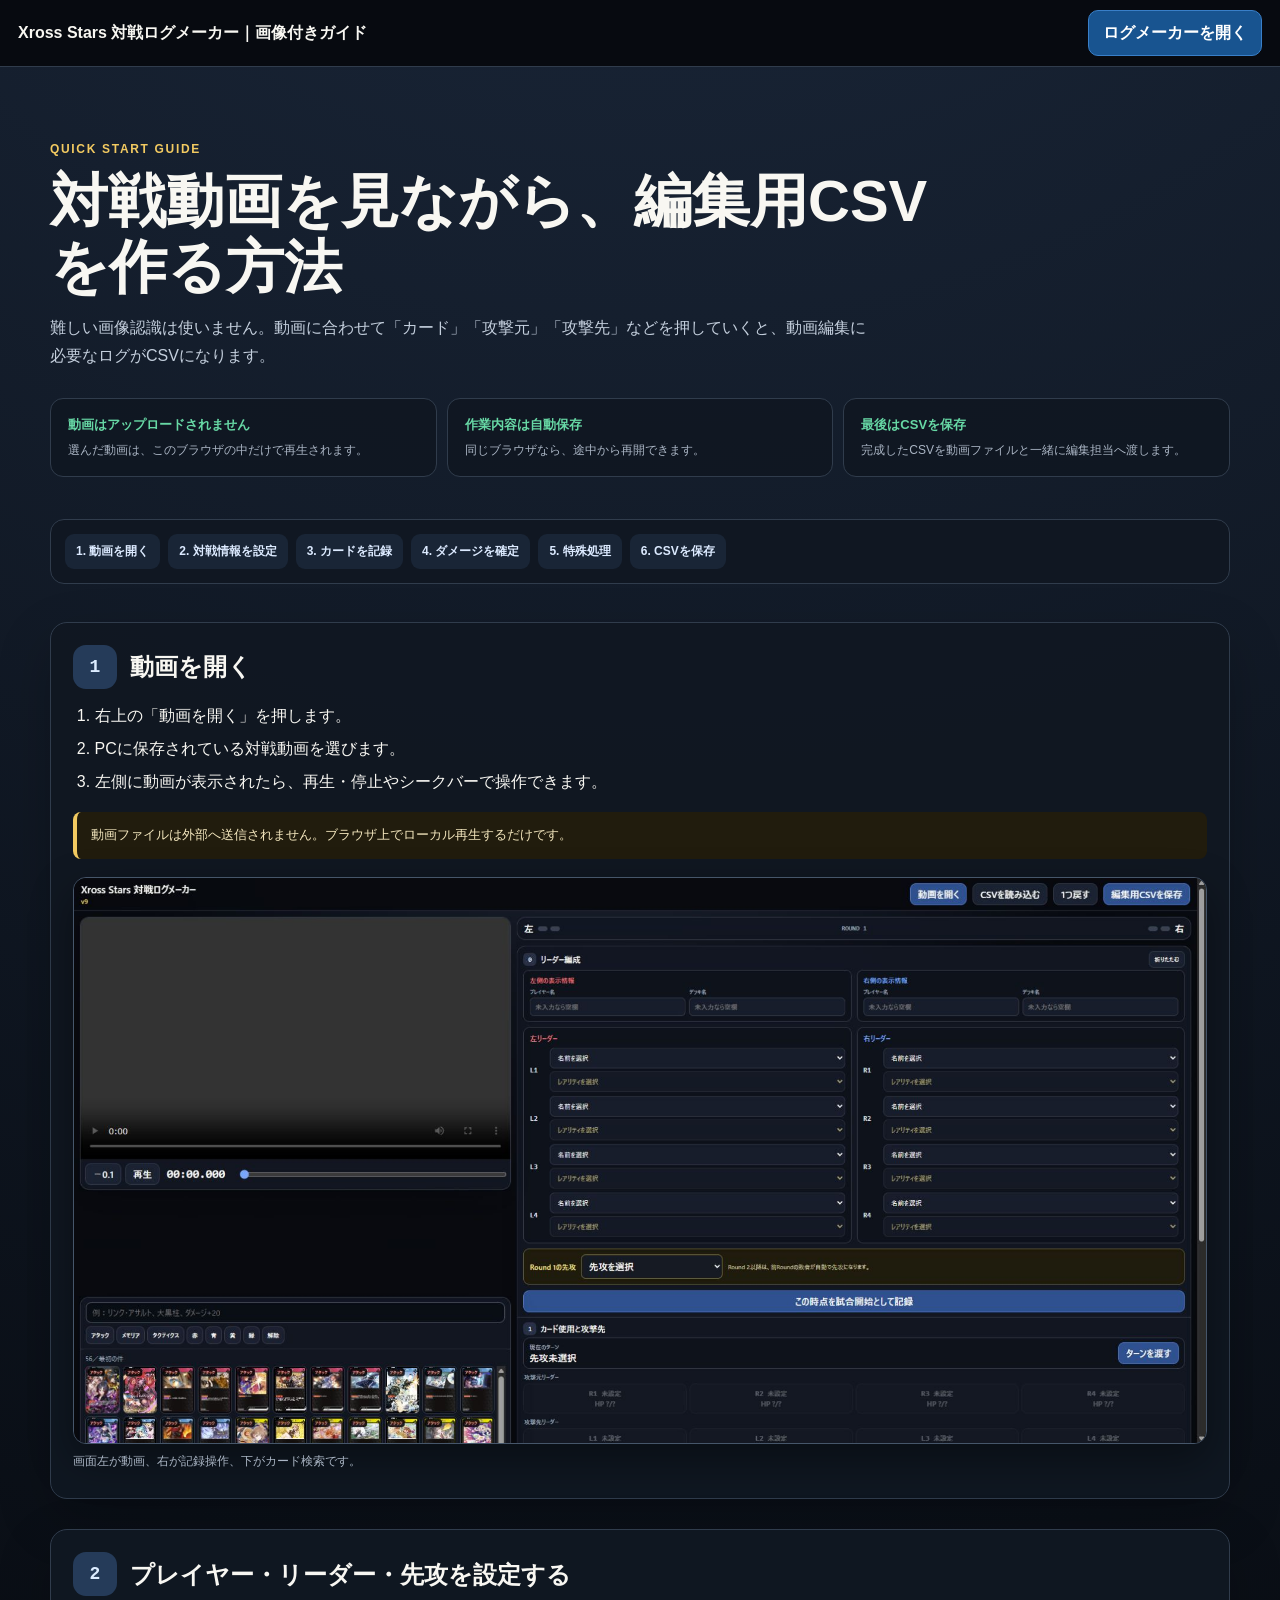
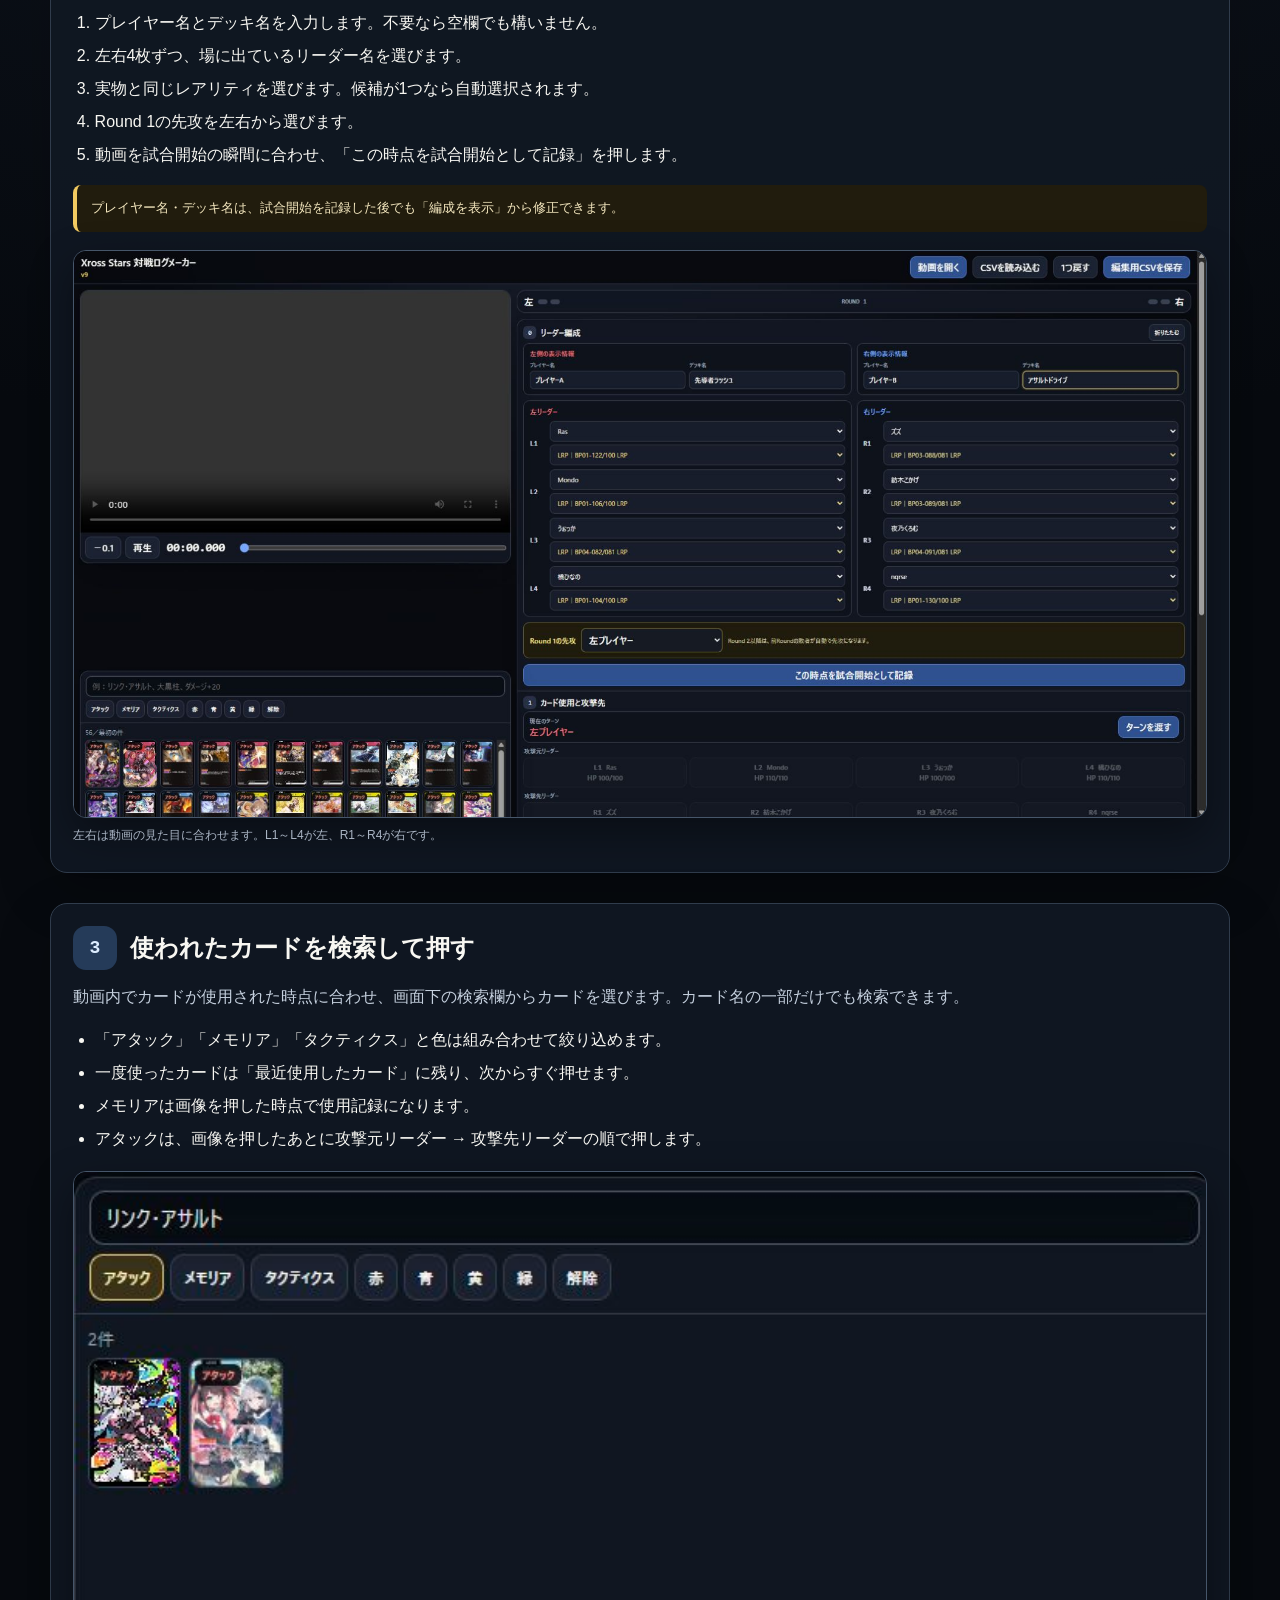
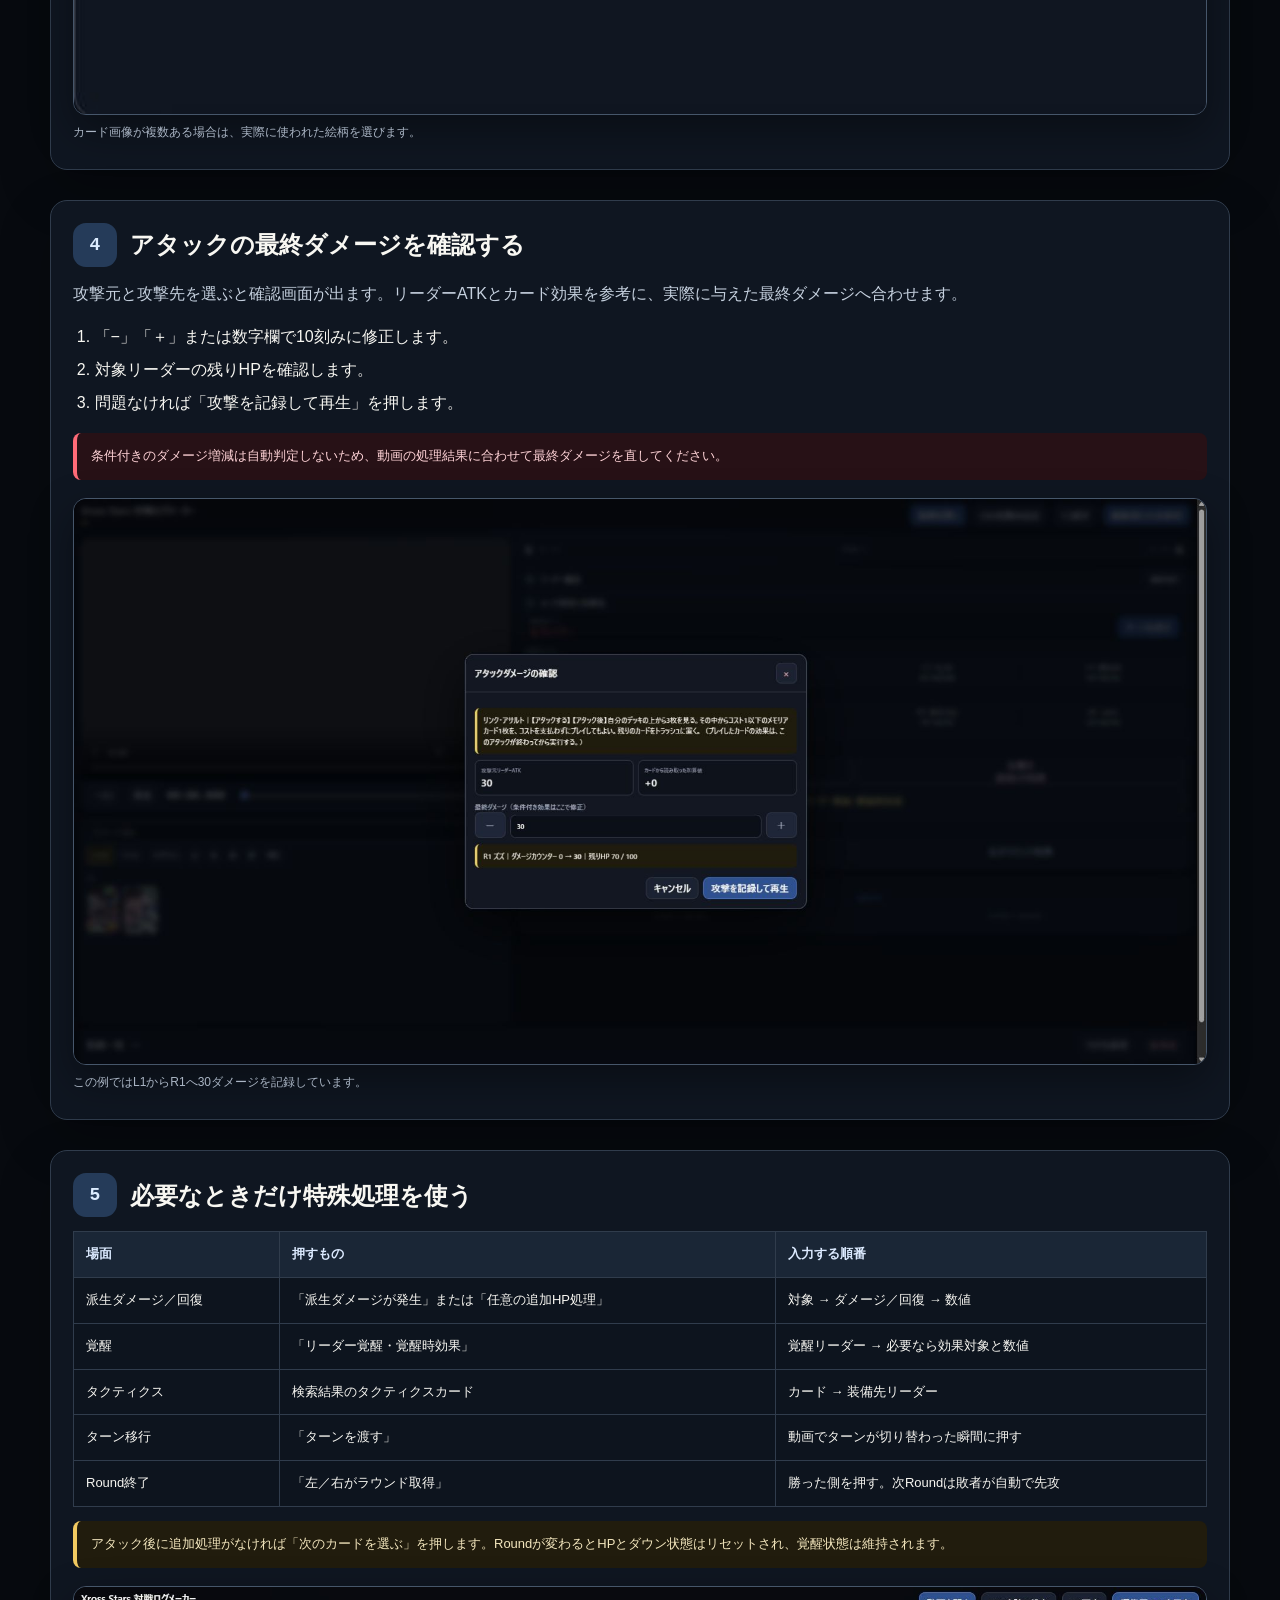
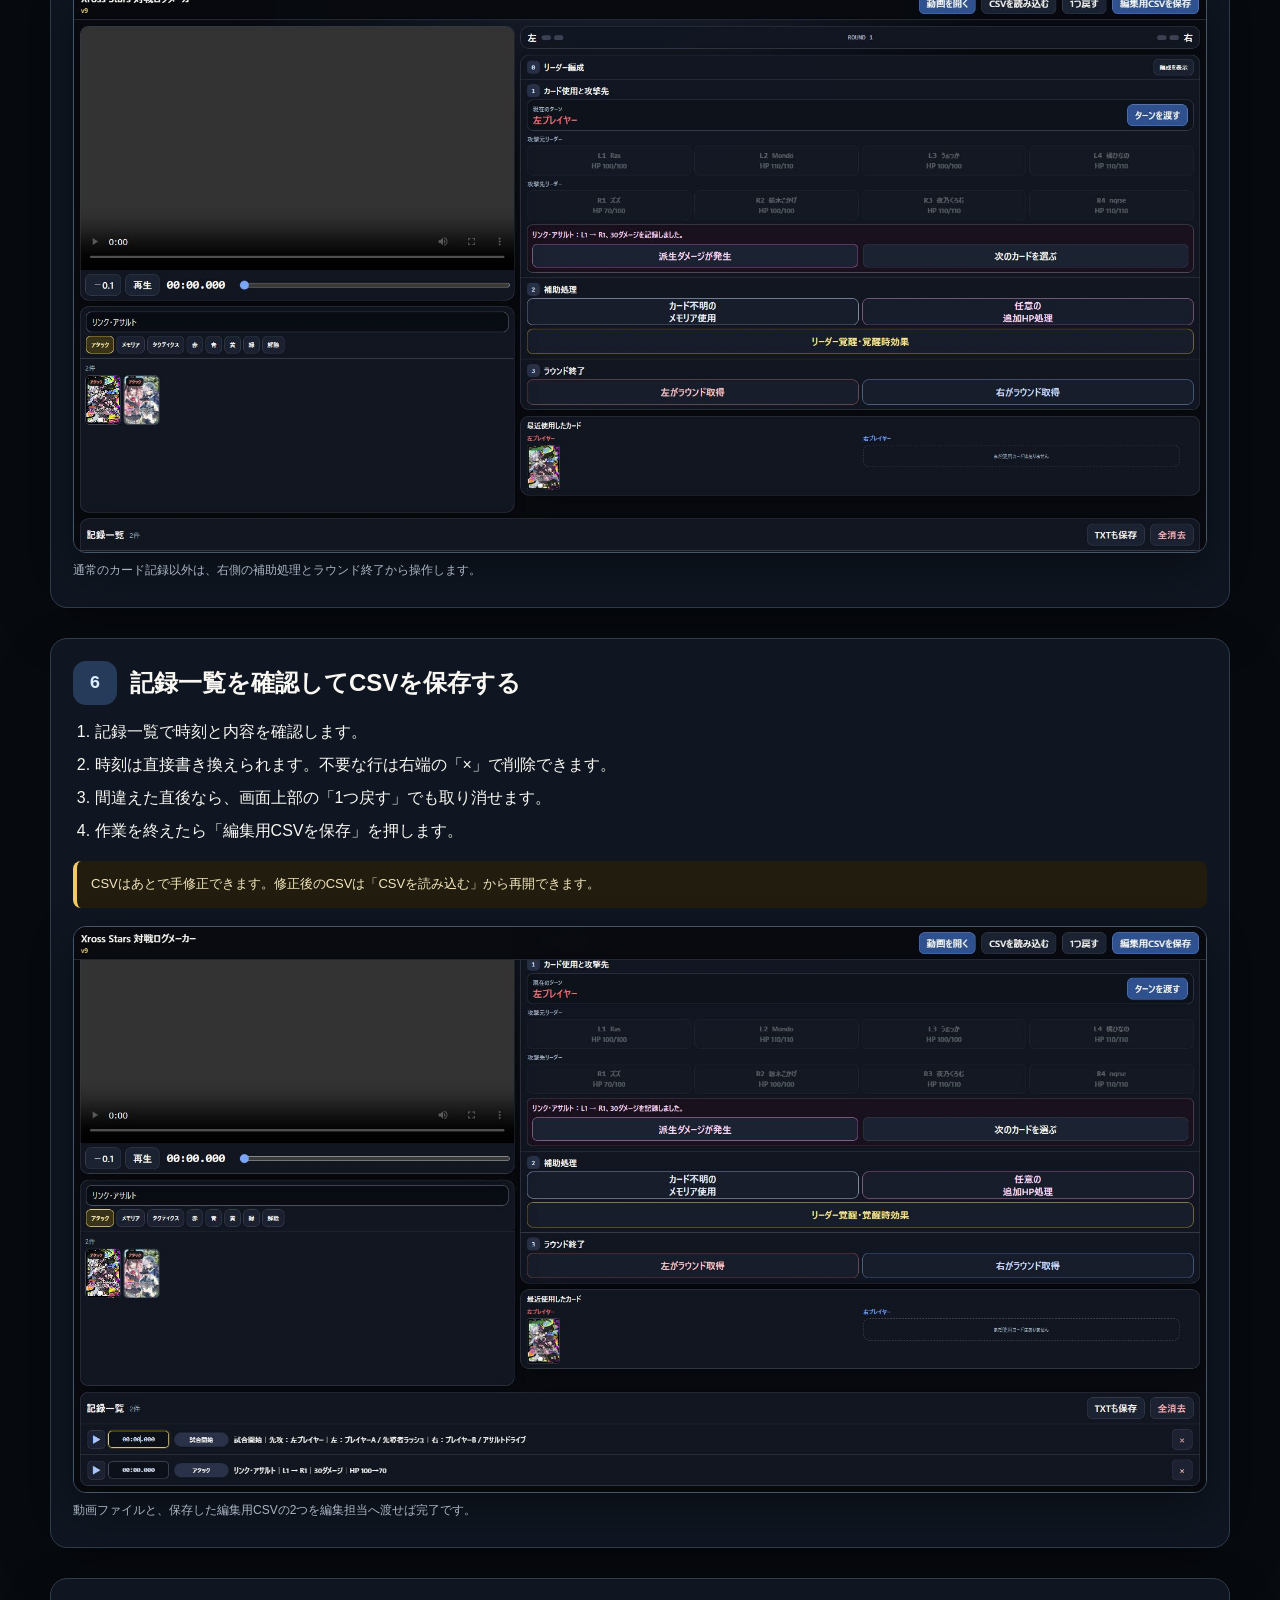
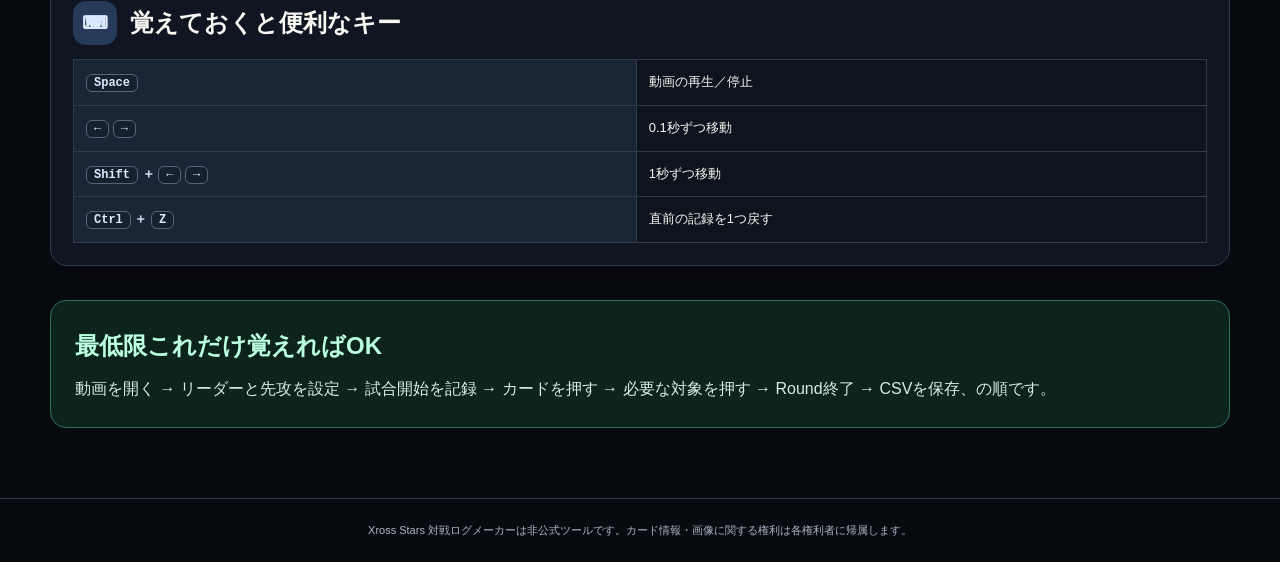
==== guide.html @ 88694f90 "Add illustrated user guide" ====
<!doctype html>
<html lang="ja">
<head>
  <meta charset="utf-8">
  <meta name="viewport" content="width=device-width, initial-scale=1">
  <title>画像でわかる Xross Stars 対戦ログメーカーの使い方</title>
  <meta name="description" content="Xross Stars 対戦ログメーカーで対戦動画を見ながら編集用CSVを作成する手順を、画面画像付きで解説します。">
  <meta property="og:title" content="画像でわかる Xross Stars 対戦ログメーカーの使い方">
  <meta property="og:description" content="動画を開くところからカード・ダメージ・Round結果の記録、CSV保存までを解説。">
  <meta property="og:image" content="https://megumi4150.github.io/xrossstars-log-tool/assets/guide/guide-preview.png">
  <meta property="og:type" content="website">
  <style>
    :root{color-scheme:dark;--bg:#070a0f;--panel:#101722;--panel2:#151e2b;--line:#303c4c;--ink:#f8f7f2;--muted:#aab5c4;--blue:#63abff;--gold:#f2ca61;--red:#ff6b78;--green:#67d8a5}
    *{box-sizing:border-box}html{scroll-behavior:smooth}body{margin:0;background:radial-gradient(circle at 50% -10%,#1d2b40 0,var(--bg) 36%);color:var(--ink);font-family:"Yu Gothic UI","Noto Sans JP",sans-serif;line-height:1.75}a{color:#9dccff}.top{position:sticky;top:0;z-index:10;display:flex;align-items:center;gap:12px;padding:10px 18px;border-bottom:1px solid var(--line);background:rgba(7,10,15,.95);backdrop-filter:blur(12px)}.top strong{font-size:16px}.spacer{flex:1}.button{display:inline-flex;align-items:center;justify-content:center;min-height:40px;padding:8px 14px;border:1px solid #397fc8;border-radius:10px;background:#185490;color:#fff;text-decoration:none;font-weight:900}.wrap{width:min(1180px,calc(100% - 28px));margin:0 auto}.hero{padding:72px 0 42px}.eyebrow{color:var(--gold);font-size:12px;font-weight:900;letter-spacing:.14em}.hero h1{max-width:900px;margin:8px 0 14px;font-size:clamp(30px,5vw,58px);line-height:1.14}.hero p{max-width:820px;margin:0;color:#c4cfdd;font-size:16px}.notice{display:grid;grid-template-columns:repeat(3,1fr);gap:10px;margin-top:28px}.notice div{padding:15px 17px;border:1px solid var(--line);border-radius:13px;background:rgba(16,23,34,.92)}.notice b{display:block;color:var(--green);font-size:13px}.notice span{display:block;margin-top:3px;color:var(--muted);font-size:12px}.toc{display:flex;flex-wrap:wrap;gap:8px;margin:0 0 38px;padding:14px;border:1px solid var(--line);border-radius:14px;background:var(--panel)}.toc a{padding:7px 11px;border-radius:9px;background:#192536;color:#dceaff;text-decoration:none;font-size:12px;font-weight:900}.step{margin:0 0 30px;padding:22px;border:1px solid var(--line);border-radius:17px;background:rgba(16,23,34,.96);box-shadow:0 20px 55px rgba(0,0,0,.2)}.step-head{display:grid;grid-template-columns:44px 1fr;gap:13px;align-items:center;margin-bottom:13px}.num{display:grid;place-items:center;width:44px;height:44px;border-radius:13px;background:#253b59;color:#dcecff;font:900 18px Consolas,monospace}.step h2{margin:0;font-size:24px;line-height:1.3}.lead{margin:0 0 15px;color:#c5d0de}.step ol,.step ul{margin:10px 0 16px;padding-left:1.35em}.step li+li{margin-top:5px}.shot{margin:18px 0 4px}.shot img{display:block;width:100%;height:auto;border:1px solid #46566a;border-radius:13px;background:#090d13;box-shadow:0 16px 42px rgba(0,0,0,.38)}.shot figcaption{margin-top:7px;color:var(--muted);font-size:12px}.tip{margin:14px 0;padding:12px 14px;border-left:4px solid var(--gold);border-radius:8px;background:#211c0d;color:#f4e7be;font-size:13px}.warning{border-left-color:var(--red);background:#271116;color:#ffd3d7}.table-wrap{overflow-x:auto;margin-top:14px}table{width:100%;border-collapse:collapse;font-size:13px}th,td{padding:11px 12px;border:1px solid var(--line);text-align:left;vertical-align:top}th{background:#1a2636;color:#dceaff}td{background:#0d141e}.kbd{display:inline-block;padding:1px 7px;border:1px solid #56667a;border-radius:6px;background:#17212e;font:800 12px Consolas,monospace}.finish{margin:34px 0 70px;padding:24px;border:1px solid #376f5a;border-radius:16px;background:#0d241c}.finish h2{margin:0 0 8px;color:#baffdf}.finish p{margin:0;color:#d7eee5}.footer{padding:22px;border-top:1px solid var(--line);color:var(--muted);font-size:11px;text-align:center}@media(max-width:760px){.top strong{font-size:13px}.hero{padding-top:48px}.notice{grid-template-columns:1fr}.step{padding:16px}.step h2{font-size:20px}.step-head{grid-template-columns:38px 1fr}.num{width:38px;height:38px}.shot img{border-radius:8px}}@media print{.top,.toc{display:none}body{background:#fff;color:#111}.hero{padding-top:20px}.hero p,.lead,.shot figcaption{color:#333}.step{break-inside:avoid;border-color:#aaa;background:#fff;box-shadow:none}.shot img{border-color:#888}.notice div,.tip,td,th{background:#fff;color:#111}}
  </style>
</head>
<body>
  <header class="top"><strong>Xross Stars 対戦ログメーカー｜画像付きガイド</strong><div class="spacer"></div><a class="button" href="./">ログメーカーを開く</a></header>
  <main class="wrap">
    <section class="hero">
      <div class="eyebrow">QUICK START GUIDE</div>
      <h1>対戦動画を見ながら、編集用CSVを作る方法</h1>
      <p>難しい画像認識は使いません。動画に合わせて「カード」「攻撃元」「攻撃先」などを押していくと、動画編集に必要なログがCSVになります。</p>
      <div class="notice"><div><b>動画はアップロードされません</b><span>選んだ動画は、このブラウザの中だけで再生されます。</span></div><div><b>作業内容は自動保存</b><span>同じブラウザなら、途中から再開できます。</span></div><div><b>最後はCSVを保存</b><span>完成したCSVを動画ファイルと一緒に編集担当へ渡します。</span></div></div>
    </section>

    <nav class="toc"><a href="#open">1. 動画を開く</a><a href="#setup">2. 対戦情報を設定</a><a href="#cards">3. カードを記録</a><a href="#damage">4. ダメージを確定</a><a href="#special">5. 特殊処理</a><a href="#finish">6. CSVを保存</a></nav>

    <section id="open" class="step">
      <div class="step-head"><span class="num">1</span><h2>動画を開く</h2></div>
      <ol><li>右上の「動画を開く」を押します。</li><li>PCに保存されている対戦動画を選びます。</li><li>左側に動画が表示されたら、再生・停止やシークバーで操作できます。</li></ol>
      <div class="tip">動画ファイルは外部へ送信されません。ブラウザ上でローカル再生するだけです。</div>
      <figure class="shot"><img src="assets/guide/01-setup.png" alt="ログメーカーの初期画面"><figcaption>画面左が動画、右が記録操作、下がカード検索です。</figcaption></figure>
    </section>

    <section id="setup" class="step">
      <div class="step-head"><span class="num">2</span><h2>プレイヤー・リーダー・先攻を設定する</h2></div>
      <ol><li>プレイヤー名とデッキ名を入力します。不要なら空欄でも構いません。</li><li>左右4枚ずつ、場に出ているリーダー名を選びます。</li><li>実物と同じレアリティを選びます。候補が1つなら自動選択されます。</li><li>Round 1の先攻を左右から選びます。</li><li>動画を試合開始の瞬間に合わせ、「この時点を試合開始として記録」を押します。</li></ol>
      <div class="tip">プレイヤー名・デッキ名は、試合開始を記録した後でも「編成を表示」から修正できます。</div>
      <figure class="shot"><img src="assets/guide/02-leaders.png" alt="プレイヤー名、デッキ名、リーダー、先攻を入力した画面"><figcaption>左右は動画の見た目に合わせます。L1～L4が左、R1～R4が右です。</figcaption></figure>
    </section>

    <section id="cards" class="step">
      <div class="step-head"><span class="num">3</span><h2>使われたカードを検索して押す</h2></div>
      <p class="lead">動画内でカードが使用された時点に合わせ、画面下の検索欄からカードを選びます。カード名の一部だけでも検索できます。</p>
      <ul><li>「アタック」「メモリア」「タクティクス」と色は組み合わせて絞り込めます。</li><li>一度使ったカードは「最近使用したカード」に残り、次からすぐ押せます。</li><li>メモリアは画像を押した時点で使用記録になります。</li><li>アタックは、画像を押したあとに攻撃元リーダー → 攻撃先リーダーの順で押します。</li></ul>
      <figure class="shot"><img src="assets/guide/03-card-search.png" alt="カード名で検索した結果"><figcaption>カード画像が複数ある場合は、実際に使われた絵柄を選びます。</figcaption></figure>
    </section>

    <section id="damage" class="step">
      <div class="step-head"><span class="num">4</span><h2>アタックの最終ダメージを確認する</h2></div>
      <p class="lead">攻撃元と攻撃先を選ぶと確認画面が出ます。リーダーATKとカード効果を参考に、実際に与えた最終ダメージへ合わせます。</p>
      <ol><li>「−」「＋」または数字欄で10刻みに修正します。</li><li>対象リーダーの残りHPを確認します。</li><li>問題なければ「攻撃を記録して再生」を押します。</li></ol>
      <div class="tip warning">条件付きのダメージ増減は自動判定しないため、動画の処理結果に合わせて最終ダメージを直してください。</div>
      <figure class="shot"><img src="assets/guide/04-attack-dialog.png" alt="アタックダメージの確認ダイアログ"><figcaption>この例ではL1からR1へ30ダメージを記録しています。</figcaption></figure>
    </section>

    <section id="special" class="step">
      <div class="step-head"><span class="num">5</span><h2>必要なときだけ特殊処理を使う</h2></div>
      <div class="table-wrap"><table><thead><tr><th>場面</th><th>押すもの</th><th>入力する順番</th></tr></thead><tbody><tr><td>派生ダメージ／回復</td><td>「派生ダメージが発生」または「任意の追加HP処理」</td><td>対象 → ダメージ／回復 → 数値</td></tr><tr><td>覚醒</td><td>「リーダー覚醒・覚醒時効果」</td><td>覚醒リーダー → 必要なら効果対象と数値</td></tr><tr><td>タクティクス</td><td>検索結果のタクティクスカード</td><td>カード → 装備先リーダー</td></tr><tr><td>ターン移行</td><td>「ターンを渡す」</td><td>動画でターンが切り替わった瞬間に押す</td></tr><tr><td>Round終了</td><td>「左／右がラウンド取得」</td><td>勝った側を押す。次Roundは敗者が自動で先攻</td></tr></tbody></table></div>
      <div class="tip">アタック後に追加処理がなければ「次のカードを選ぶ」を押します。Roundが変わるとHPとダウン状態はリセットされ、覚醒状態は維持されます。</div>
      <figure class="shot"><img src="assets/guide/05-controls.png" alt="派生ダメージ、覚醒、ターン移行、ラウンド終了の操作画面"><figcaption>通常のカード記録以外は、右側の補助処理とラウンド終了から操作します。</figcaption></figure>
    </section>

    <section id="finish" class="step">
      <div class="step-head"><span class="num">6</span><h2>記録一覧を確認してCSVを保存する</h2></div>
      <ol><li>記録一覧で時刻と内容を確認します。</li><li>時刻は直接書き換えられます。不要な行は右端の「×」で削除できます。</li><li>間違えた直後なら、画面上部の「1つ戻す」でも取り消せます。</li><li>作業を終えたら「編集用CSVを保存」を押します。</li></ol>
      <div class="tip">CSVはあとで手修正できます。修正後のCSVは「CSVを読み込む」から再開できます。</div>
      <figure class="shot"><img src="assets/guide/06-log.png" alt="時刻変更ができる記録一覧"><figcaption>動画ファイルと、保存した編集用CSVの2つを編集担当へ渡せば完了です。</figcaption></figure>
    </section>

    <section class="step">
      <div class="step-head"><span class="num">⌨</span><h2>覚えておくと便利なキー</h2></div>
      <div class="table-wrap"><table><tbody><tr><th><span class="kbd">Space</span></th><td>動画の再生／停止</td></tr><tr><th><span class="kbd">←</span> <span class="kbd">→</span></th><td>0.1秒ずつ移動</td></tr><tr><th><span class="kbd">Shift</span> ＋ <span class="kbd">←</span> <span class="kbd">→</span></th><td>1秒ずつ移動</td></tr><tr><th><span class="kbd">Ctrl</span> ＋ <span class="kbd">Z</span></th><td>直前の記録を1つ戻す</td></tr></tbody></table></div>
    </section>

    <section class="finish"><h2>最低限これだけ覚えればOK</h2><p>動画を開く → リーダーと先攻を設定 → 試合開始を記録 → カードを押す → 必要な対象を押す → Round終了 → CSVを保存、の順です。</p></section>
  </main>
  <footer class="footer">Xross Stars 対戦ログメーカーは非公式ツールです。カード情報・画像に関する権利は各権利者に帰属します。</footer>
</body>
</html>
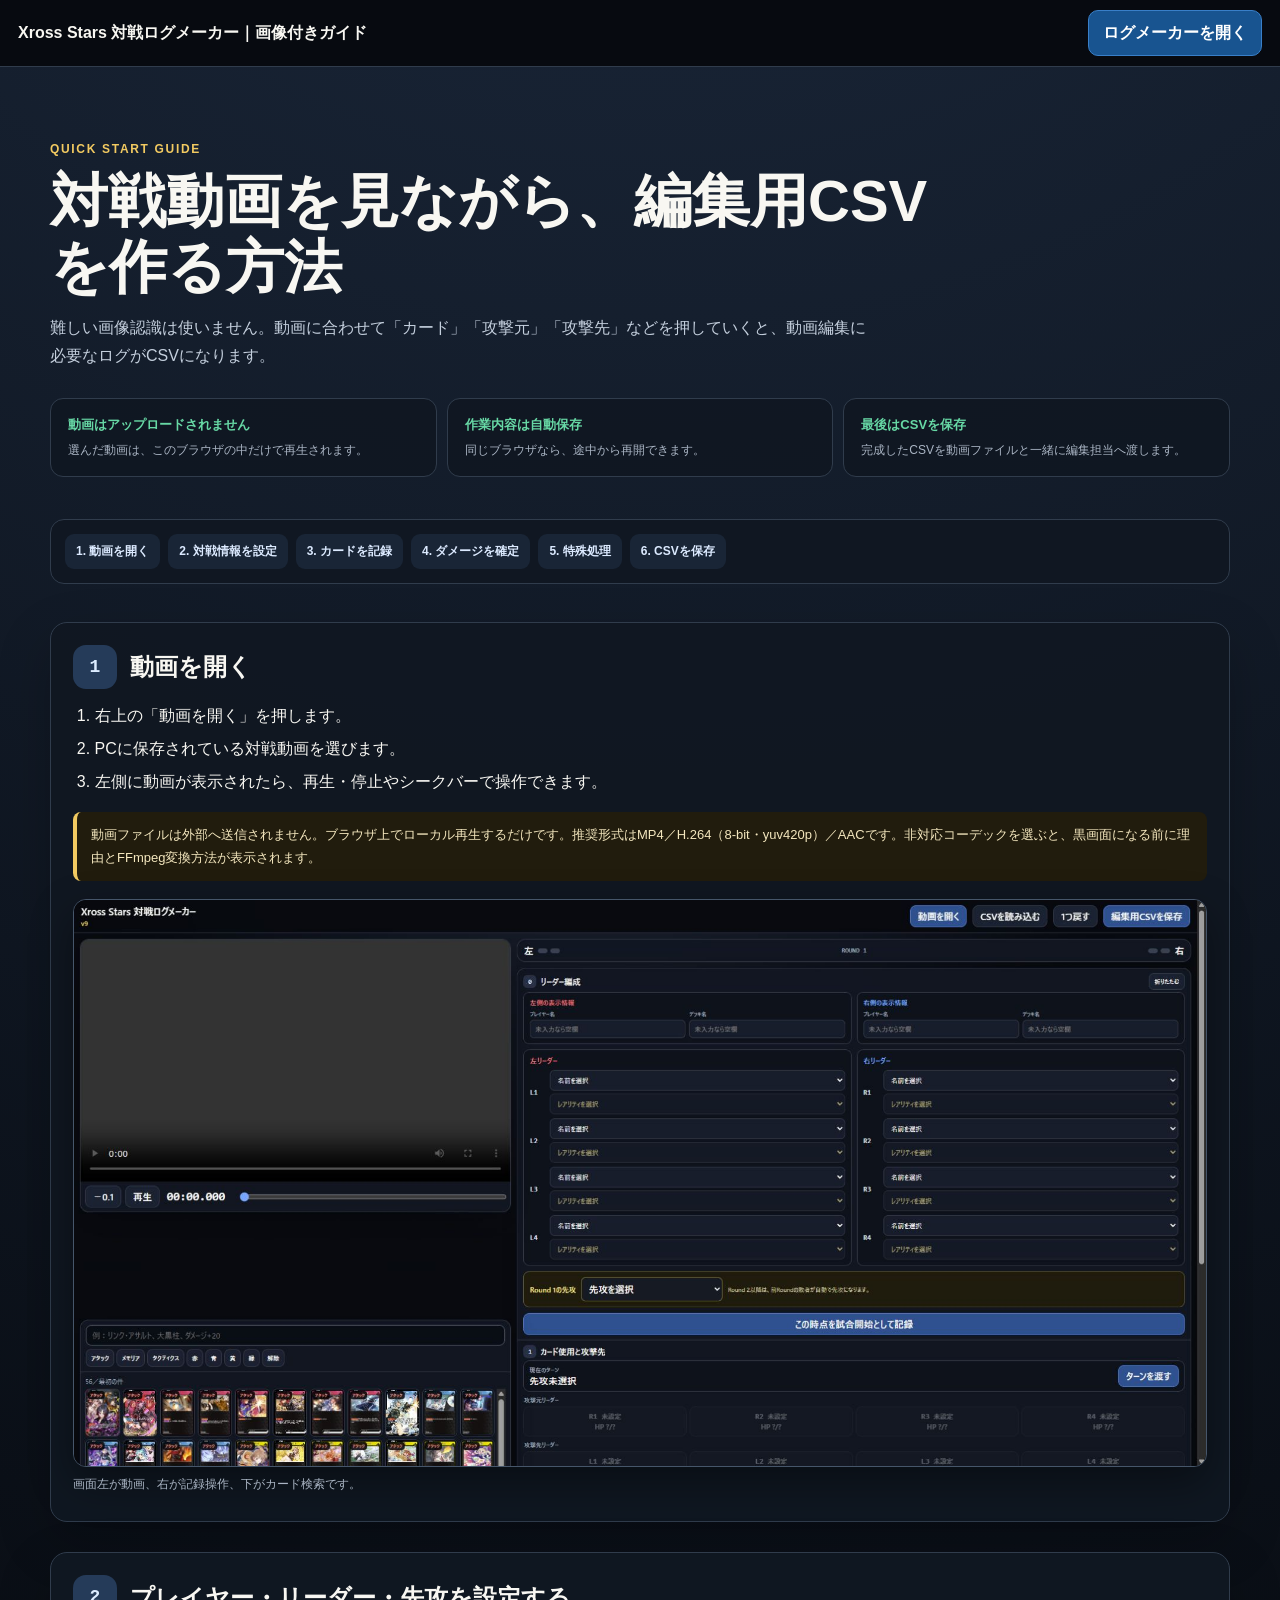
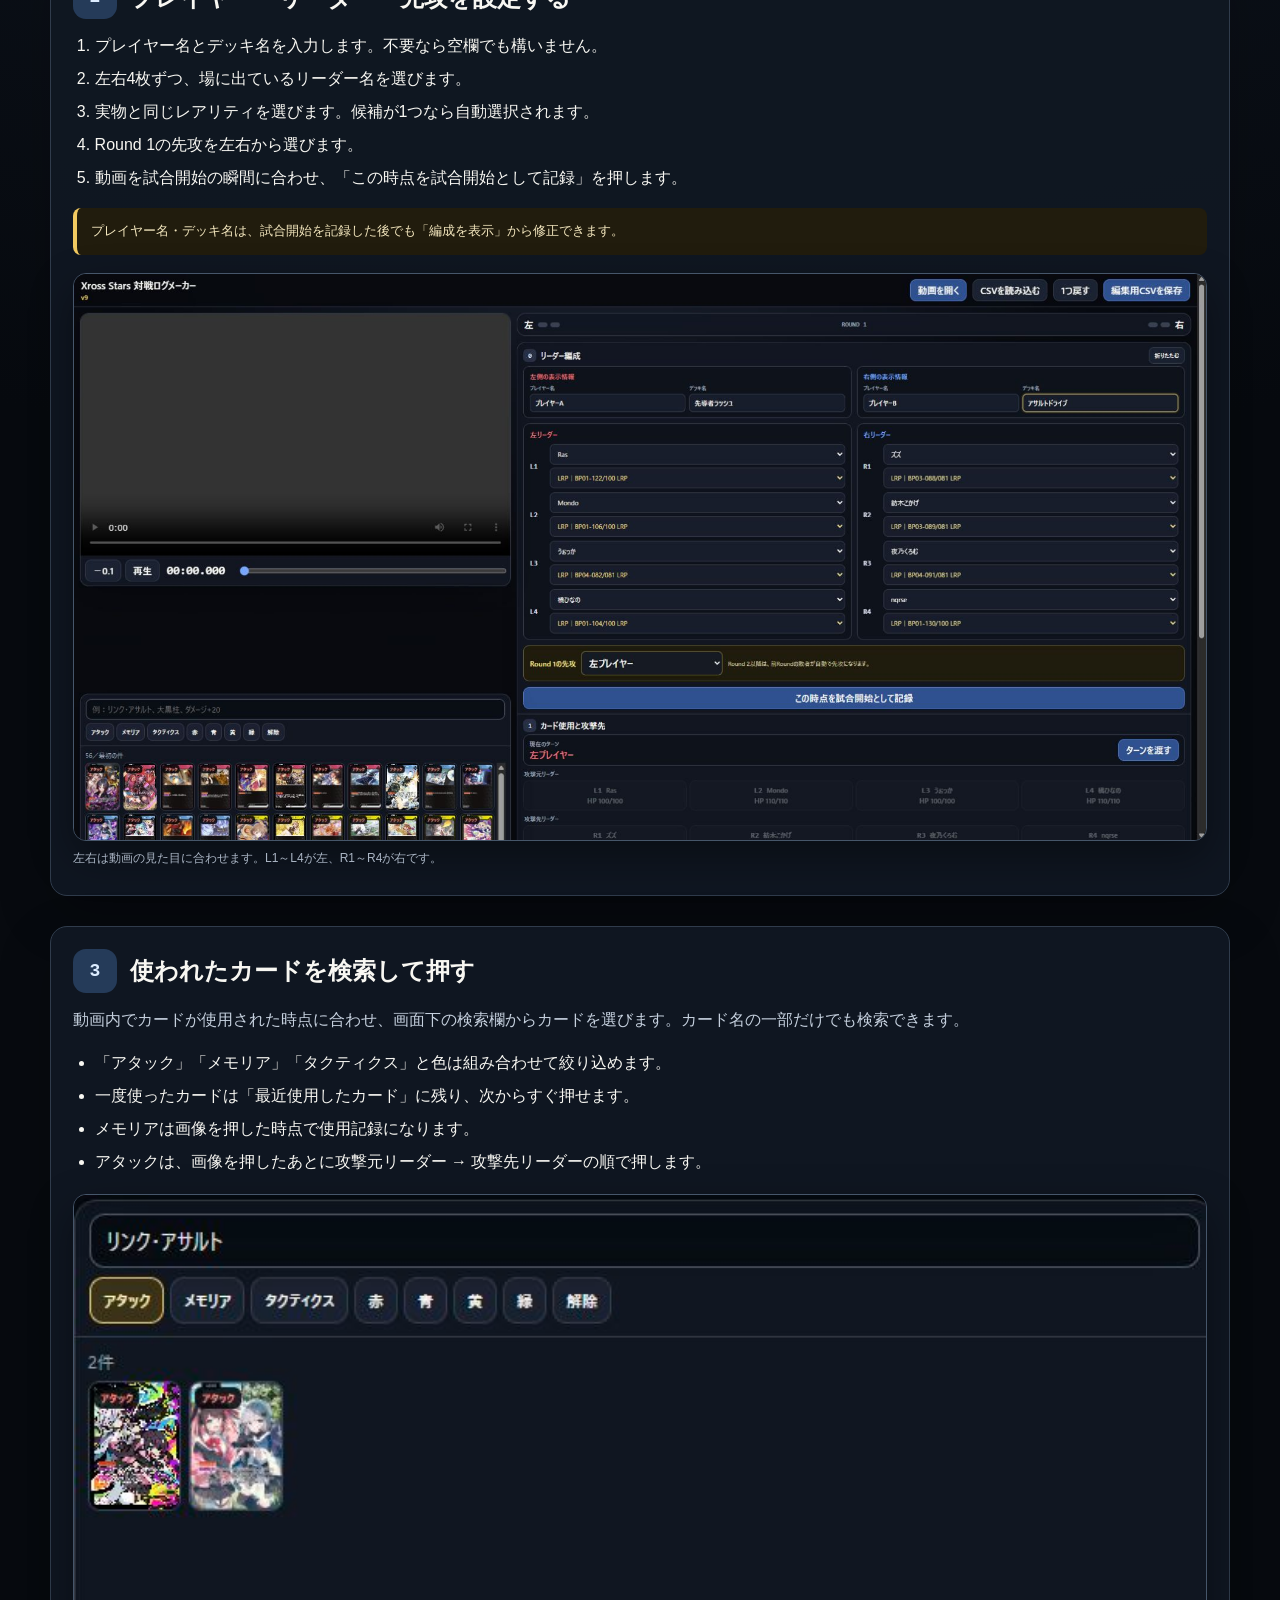
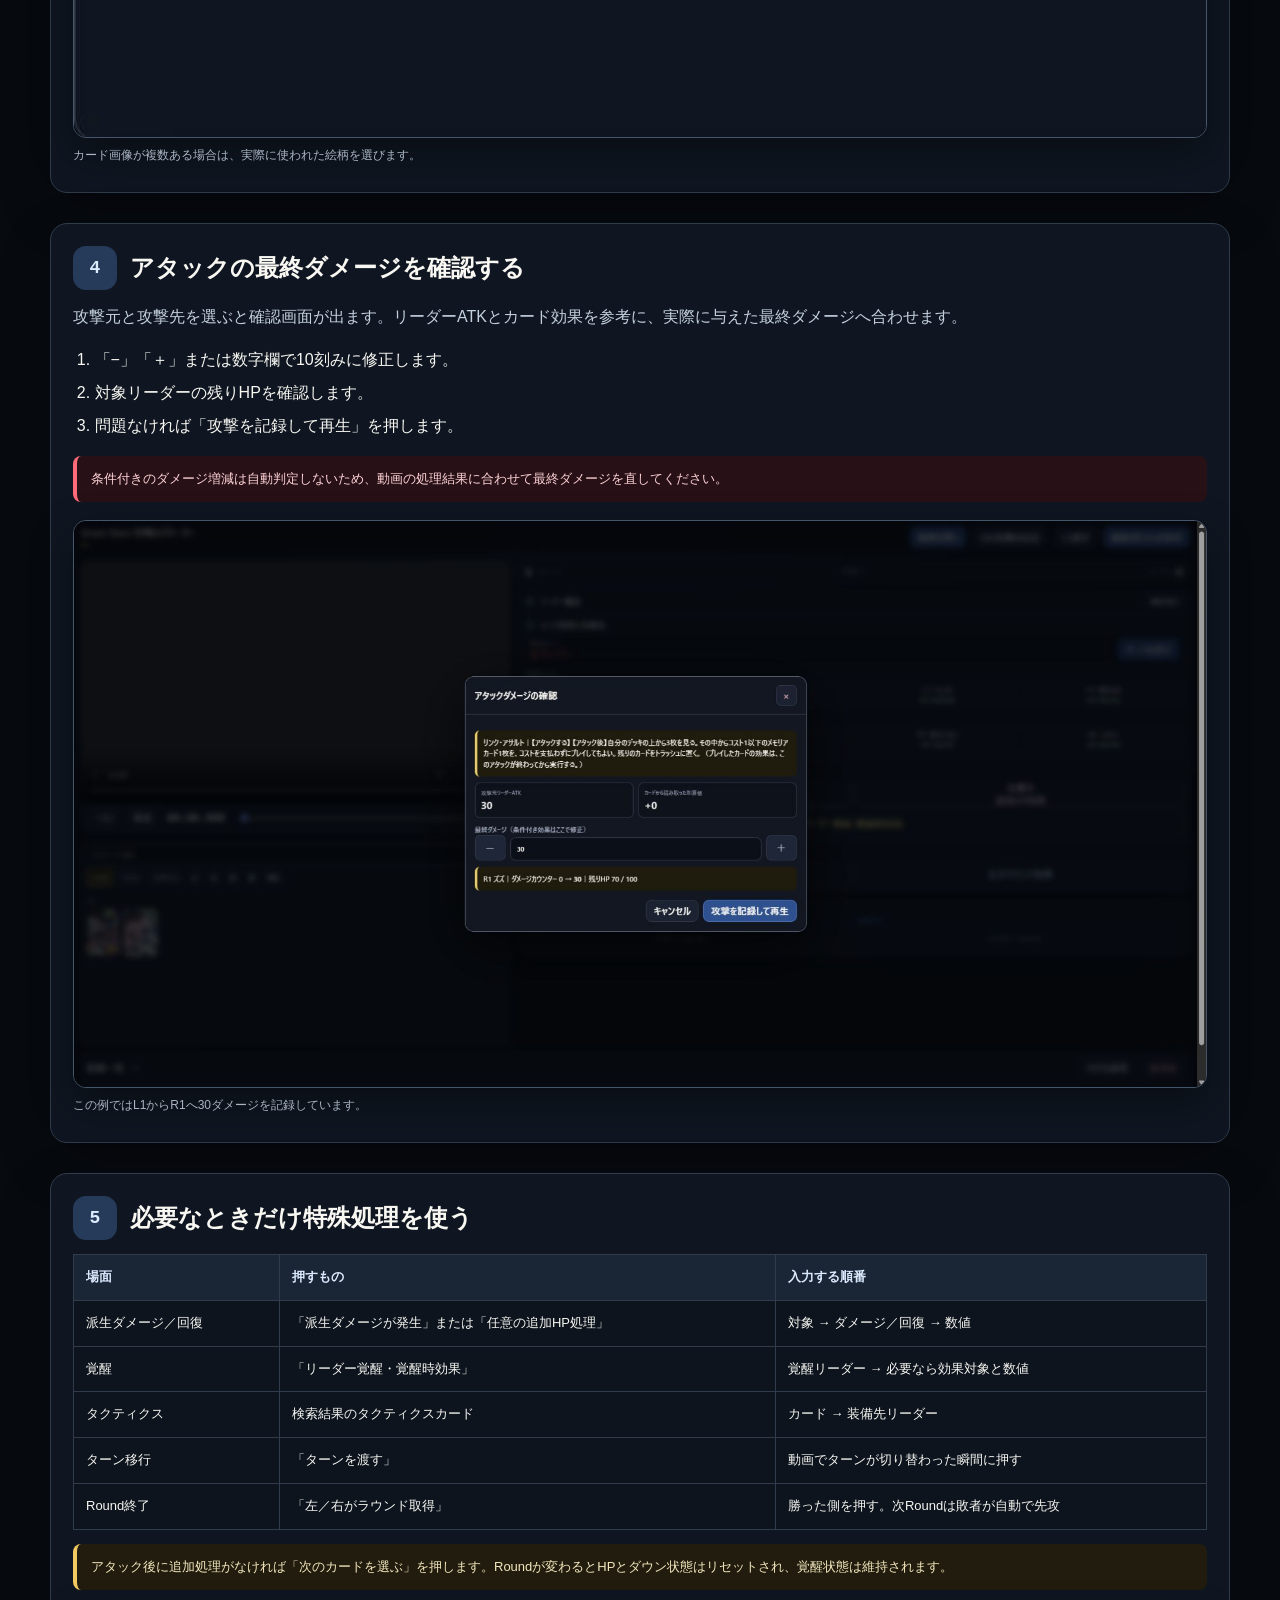
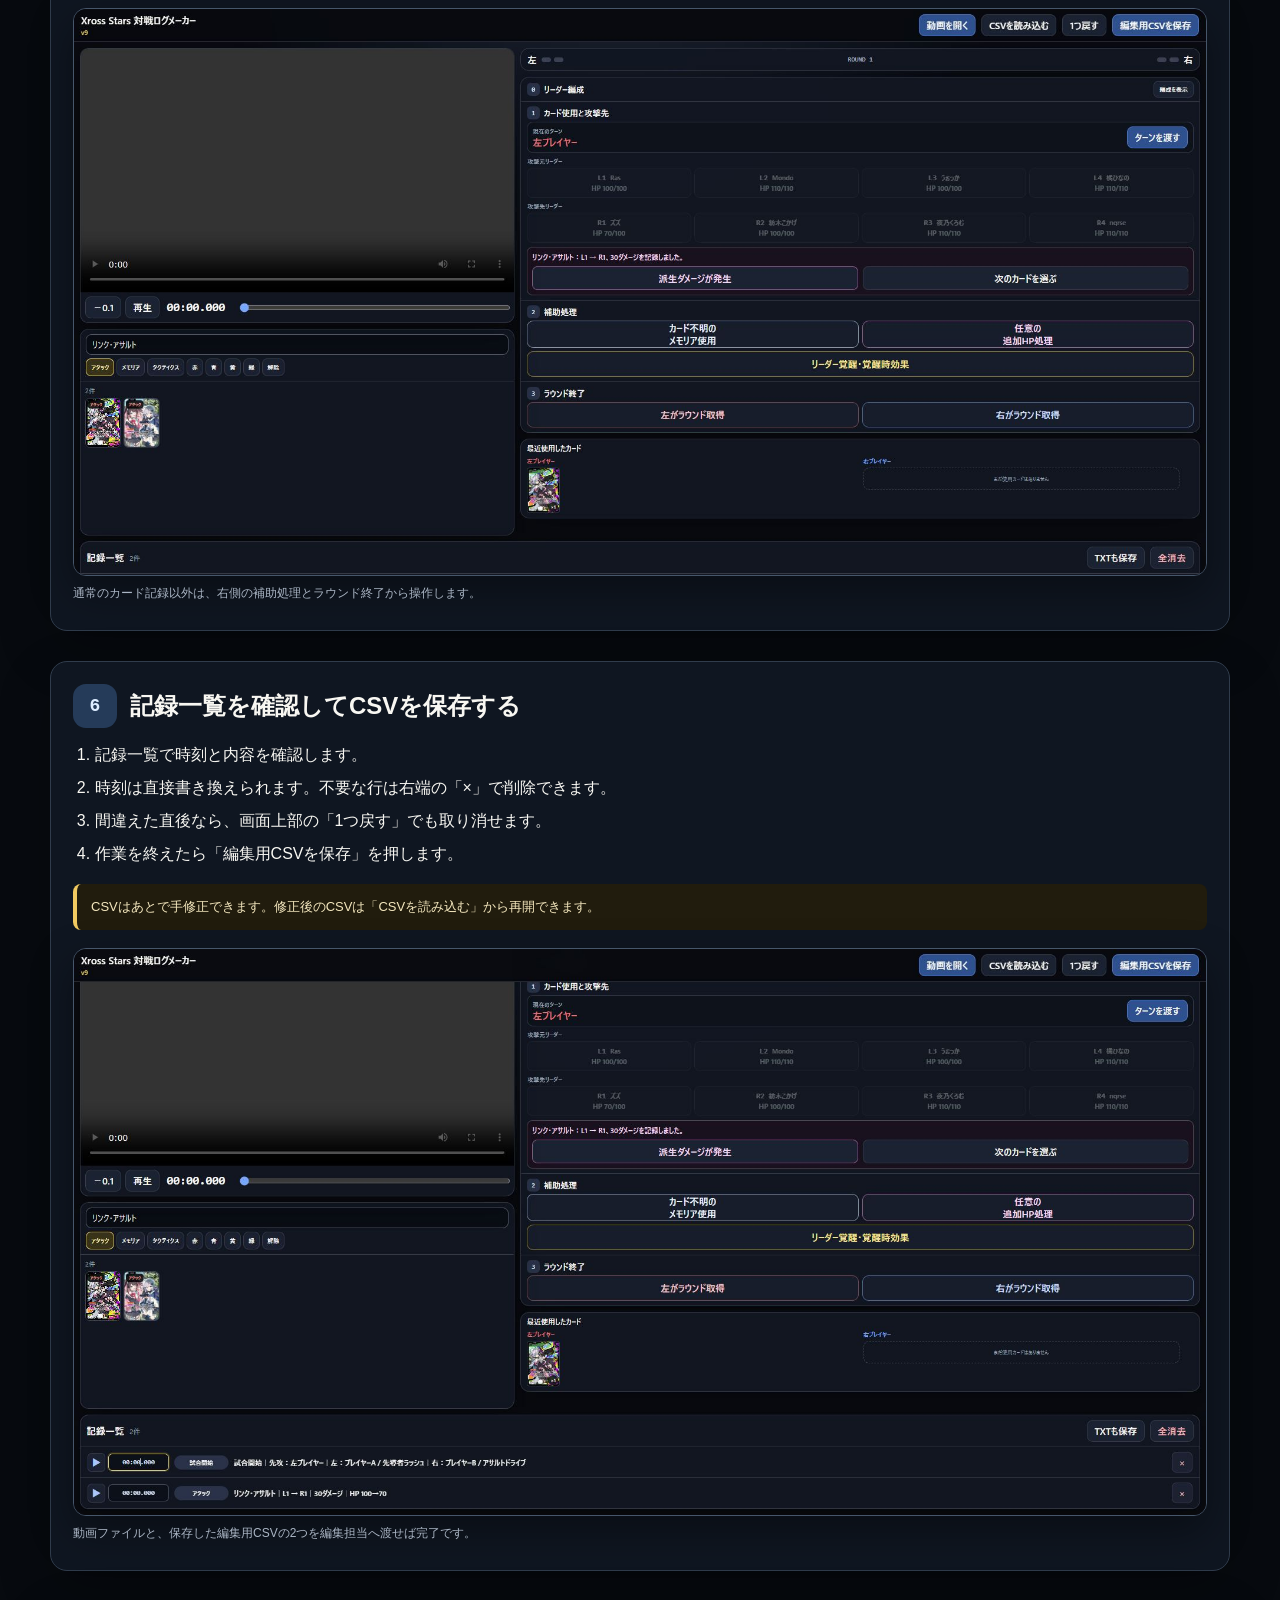
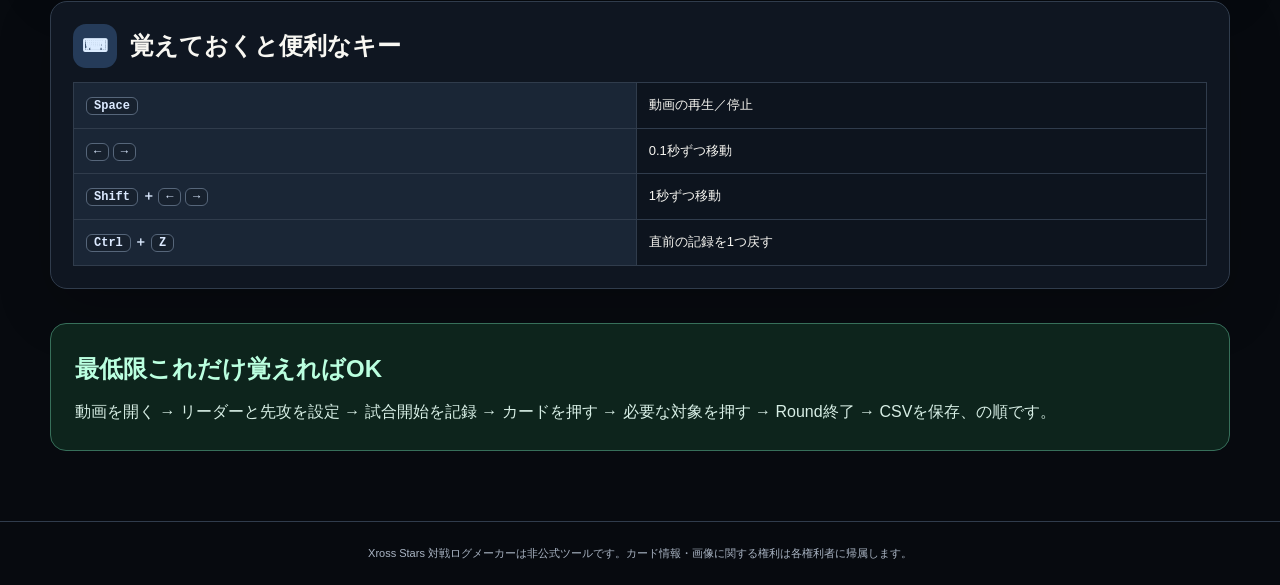
==== commit 8ddebebc: "Detect unsupported video codecs before playback" ====
--- a/guide.html
+++ b/guide.html
@@ -29,7 +29,7 @@
     <section id="open" class="step">
       <div class="step-head"><span class="num">1</span><h2>動画を開く</h2></div>
       <ol><li>右上の「動画を開く」を押します。</li><li>PCに保存されている対戦動画を選びます。</li><li>左側に動画が表示されたら、再生・停止やシークバーで操作できます。</li></ol>
-      <div class="tip">動画ファイルは外部へ送信されません。ブラウザ上でローカル再生するだけです。</div>
+      <div class="tip">動画ファイルは外部へ送信されません。ブラウザ上でローカル再生するだけです。推奨形式はMP4／H.264（8-bit・yuv420p）／AACです。非対応コーデックを選ぶと、黒画面になる前に理由とFFmpeg変換方法が表示されます。</div>
       <figure class="shot"><img src="assets/guide/01-setup.png" alt="ログメーカーの初期画面"><figcaption>画面左が動画、右が記録操作、下がカード検索です。</figcaption></figure>
     </section>
 
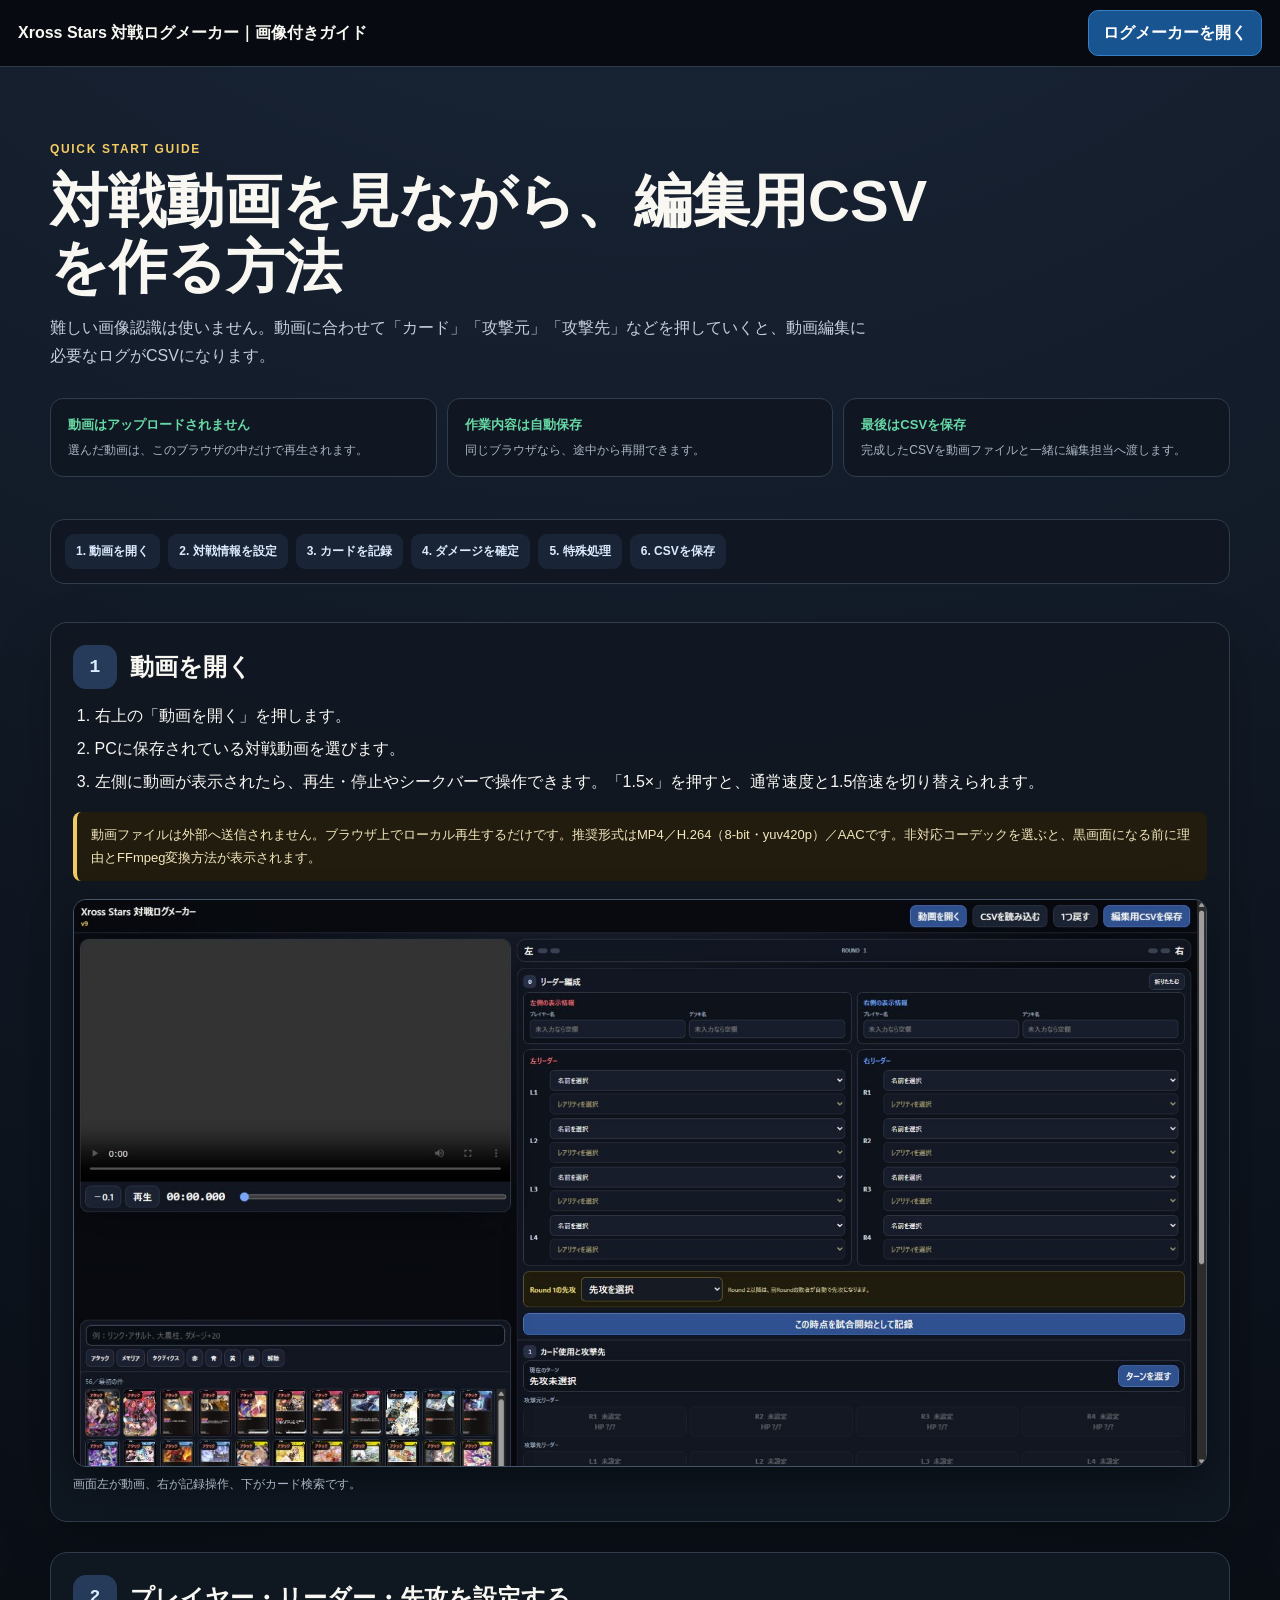
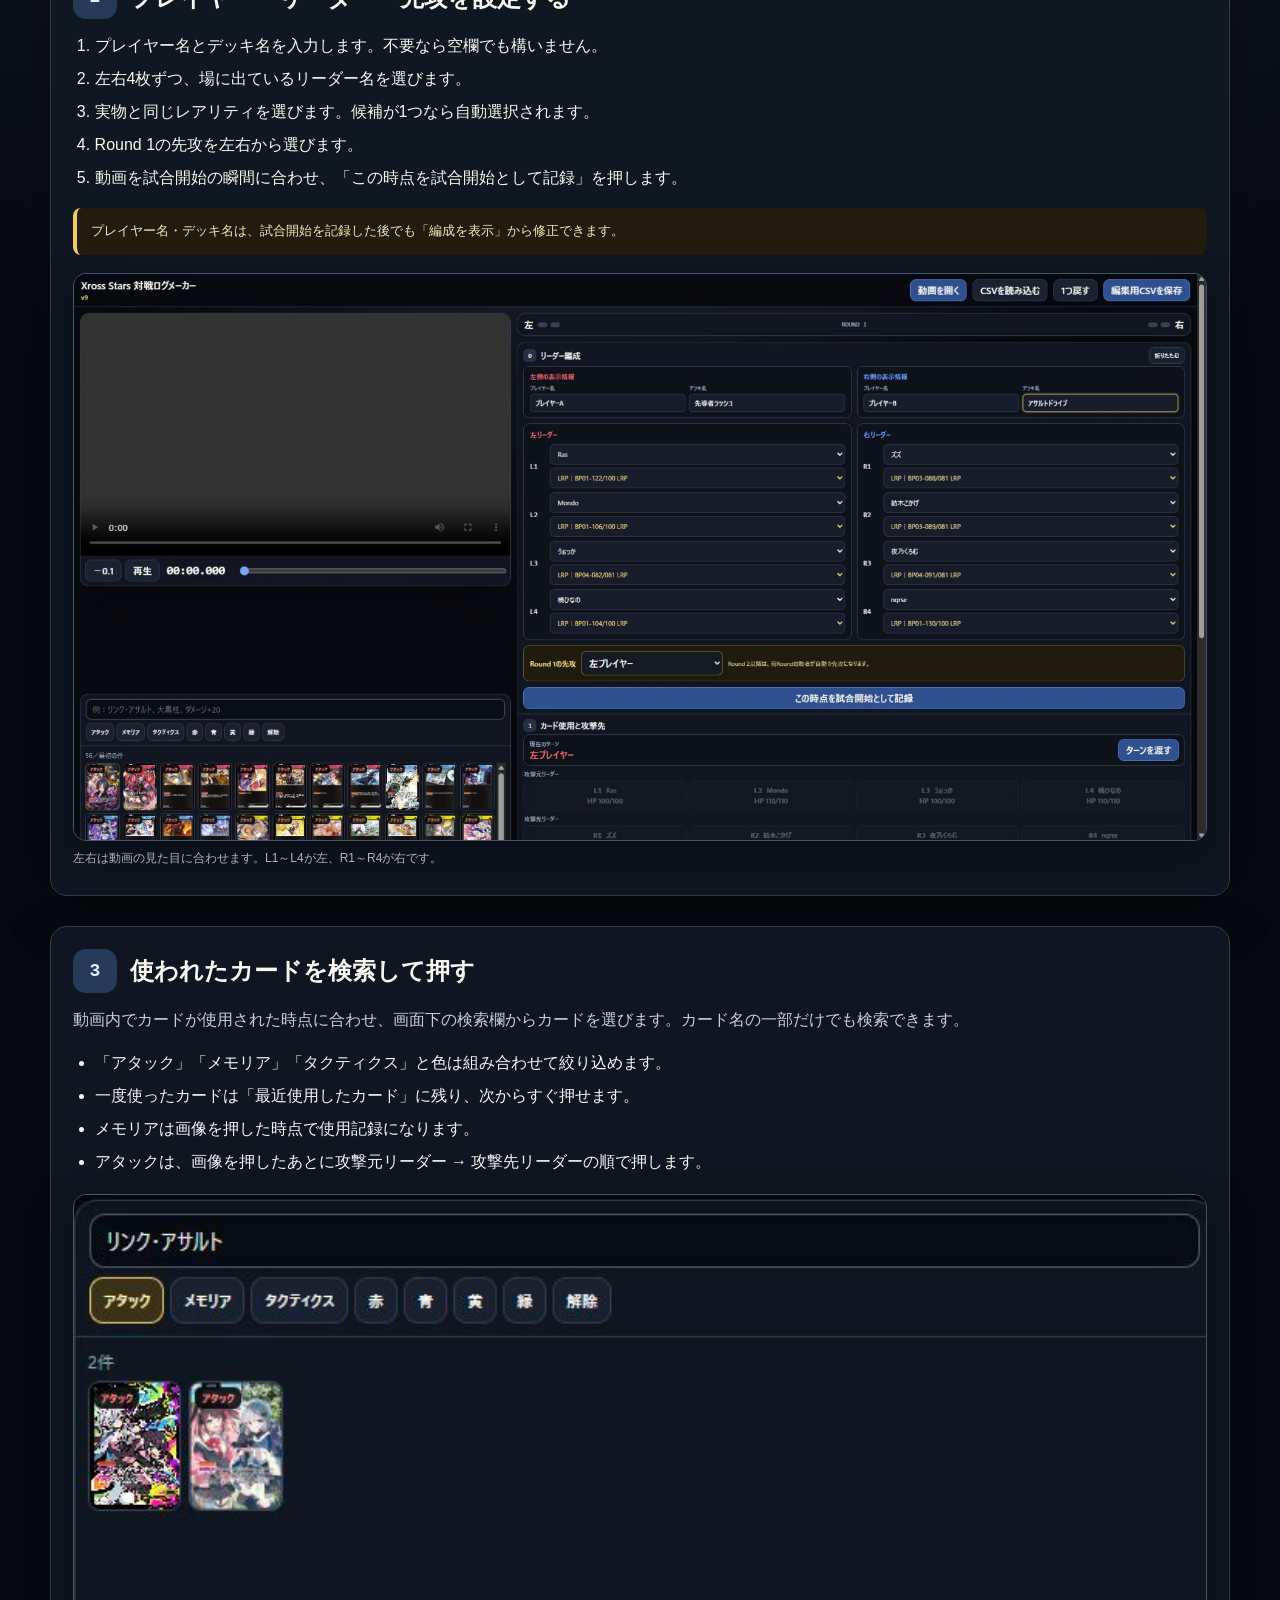
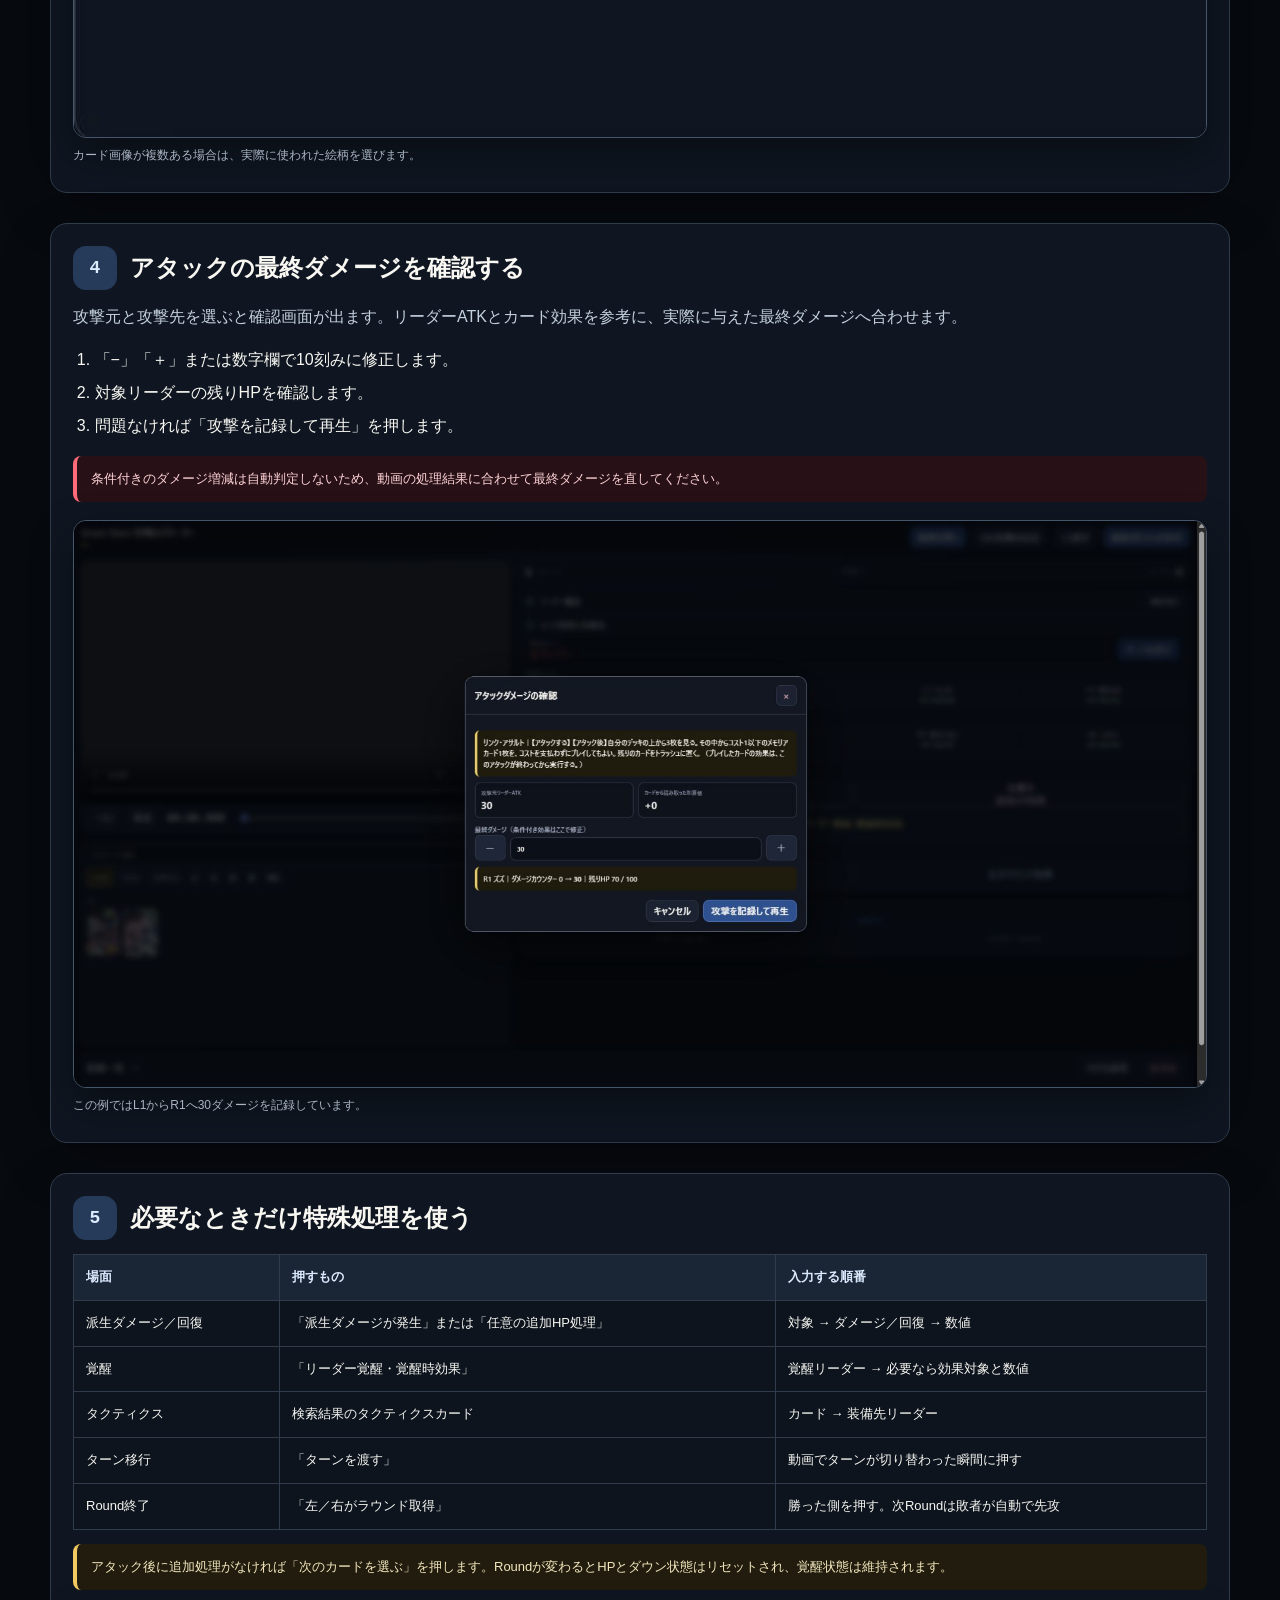
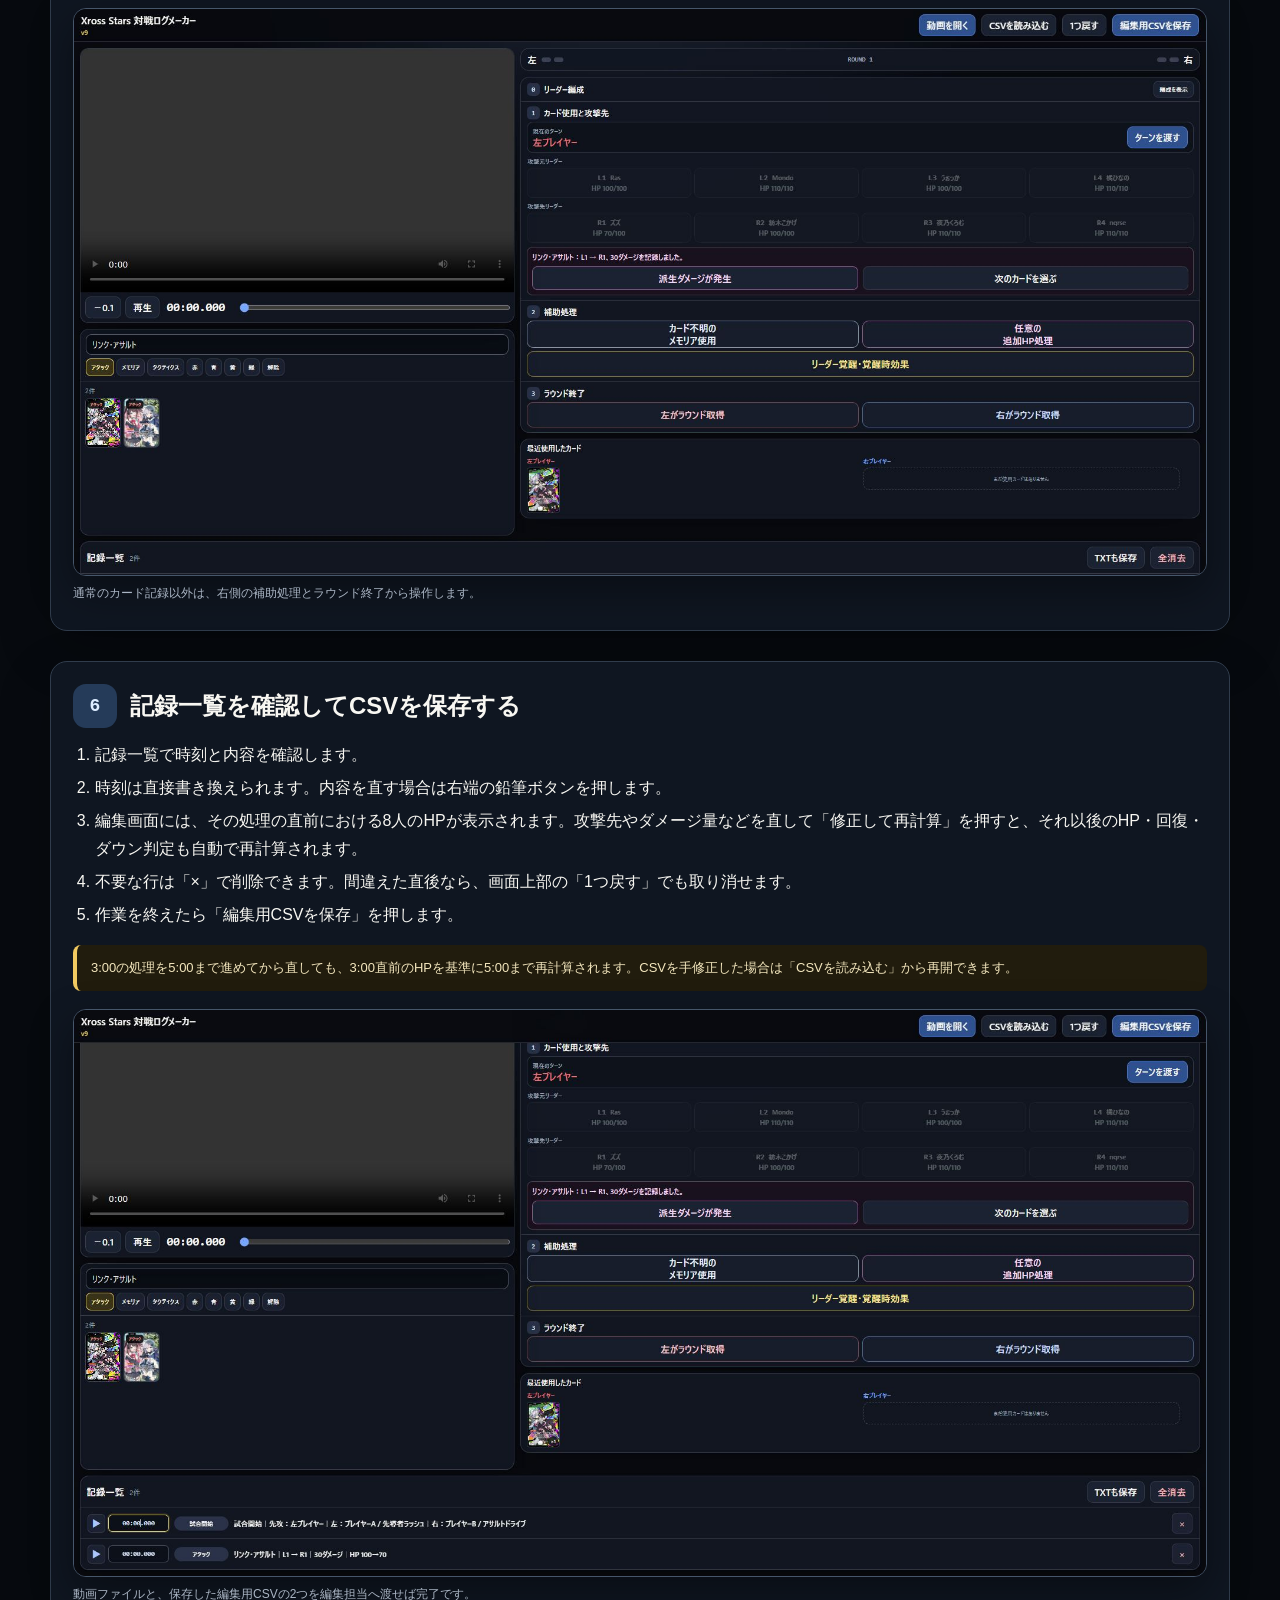
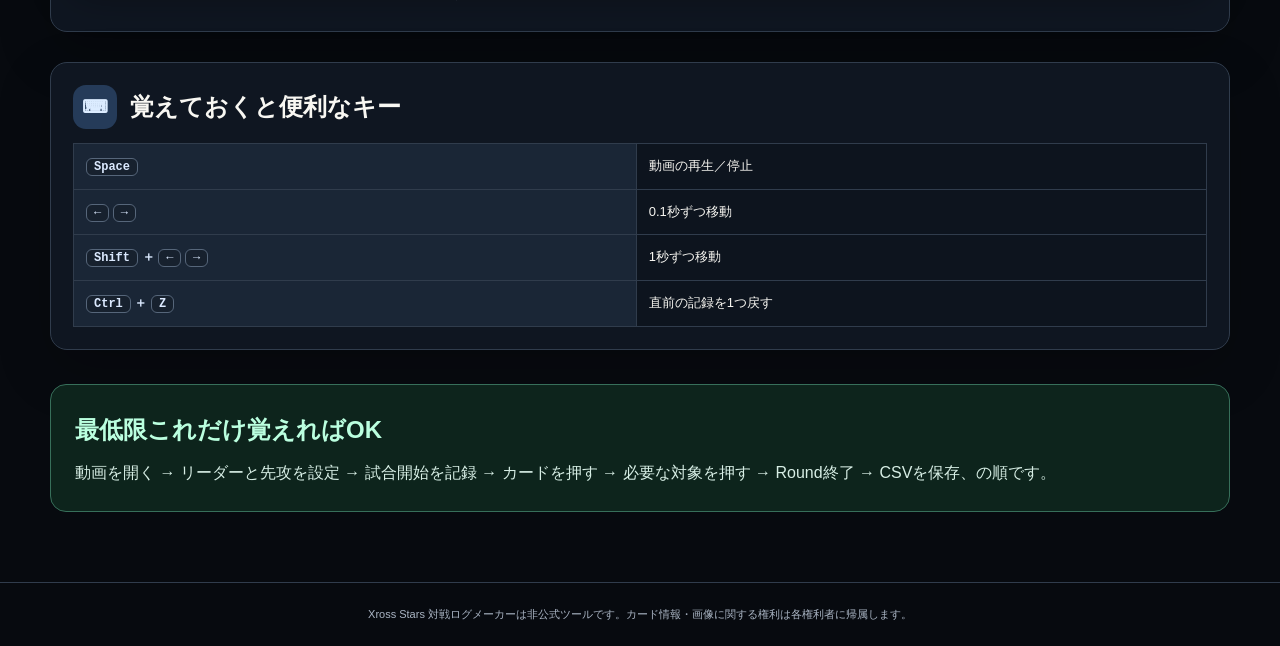
==== commit f9923af5: "Add editable history with HP recalculation" ====
--- a/guide.html
+++ b/guide.html
@@ -28,7 +28,7 @@
 
     <section id="open" class="step">
       <div class="step-head"><span class="num">1</span><h2>動画を開く</h2></div>
-      <ol><li>右上の「動画を開く」を押します。</li><li>PCに保存されている対戦動画を選びます。</li><li>左側に動画が表示されたら、再生・停止やシークバーで操作できます。</li></ol>
+      <ol><li>右上の「動画を開く」を押します。</li><li>PCに保存されている対戦動画を選びます。</li><li>左側に動画が表示されたら、再生・停止やシークバーで操作できます。「1.5×」を押すと、通常速度と1.5倍速を切り替えられます。</li></ol>
       <div class="tip">動画ファイルは外部へ送信されません。ブラウザ上でローカル再生するだけです。推奨形式はMP4／H.264（8-bit・yuv420p）／AACです。非対応コーデックを選ぶと、黒画面になる前に理由とFFmpeg変換方法が表示されます。</div>
       <figure class="shot"><img src="assets/guide/01-setup.png" alt="ログメーカーの初期画面"><figcaption>画面左が動画、右が記録操作、下がカード検索です。</figcaption></figure>
     </section>
@@ -64,8 +64,8 @@
 
     <section id="finish" class="step">
       <div class="step-head"><span class="num">6</span><h2>記録一覧を確認してCSVを保存する</h2></div>
-      <ol><li>記録一覧で時刻と内容を確認します。</li><li>時刻は直接書き換えられます。不要な行は右端の「×」で削除できます。</li><li>間違えた直後なら、画面上部の「1つ戻す」でも取り消せます。</li><li>作業を終えたら「編集用CSVを保存」を押します。</li></ol>
-      <div class="tip">CSVはあとで手修正できます。修正後のCSVは「CSVを読み込む」から再開できます。</div>
+      <ol><li>記録一覧で時刻と内容を確認します。</li><li>時刻は直接書き換えられます。内容を直す場合は右端の鉛筆ボタンを押します。</li><li>編集画面には、その処理の直前における8人のHPが表示されます。攻撃先やダメージ量などを直して「修正して再計算」を押すと、それ以後のHP・回復・ダウン判定も自動で再計算されます。</li><li>不要な行は「×」で削除できます。間違えた直後なら、画面上部の「1つ戻す」でも取り消せます。</li><li>作業を終えたら「編集用CSVを保存」を押します。</li></ol>
+      <div class="tip">3:00の処理を5:00まで進めてから直しても、3:00直前のHPを基準に5:00まで再計算されます。CSVを手修正した場合は「CSVを読み込む」から再開できます。</div>
       <figure class="shot"><img src="assets/guide/06-log.png" alt="時刻変更ができる記録一覧"><figcaption>動画ファイルと、保存した編集用CSVの2つを編集担当へ渡せば完了です。</figcaption></figure>
     </section>
 
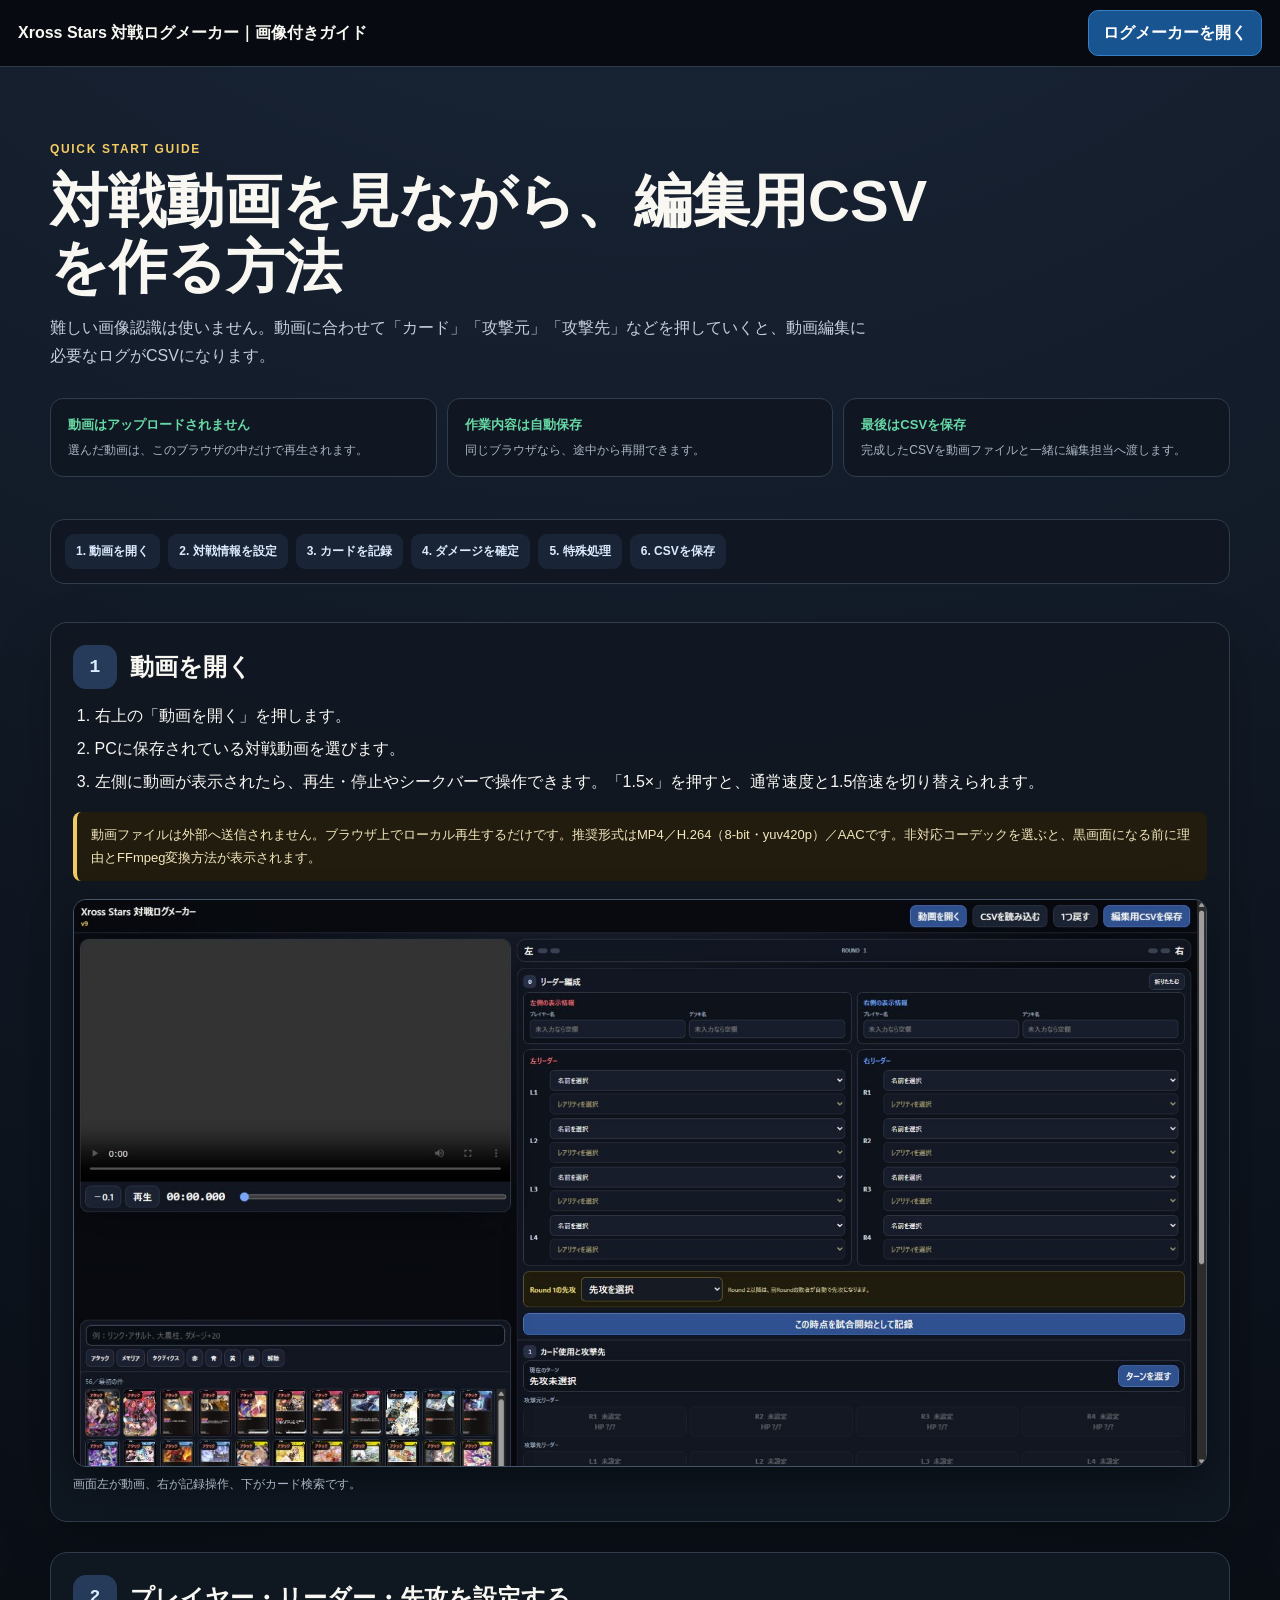
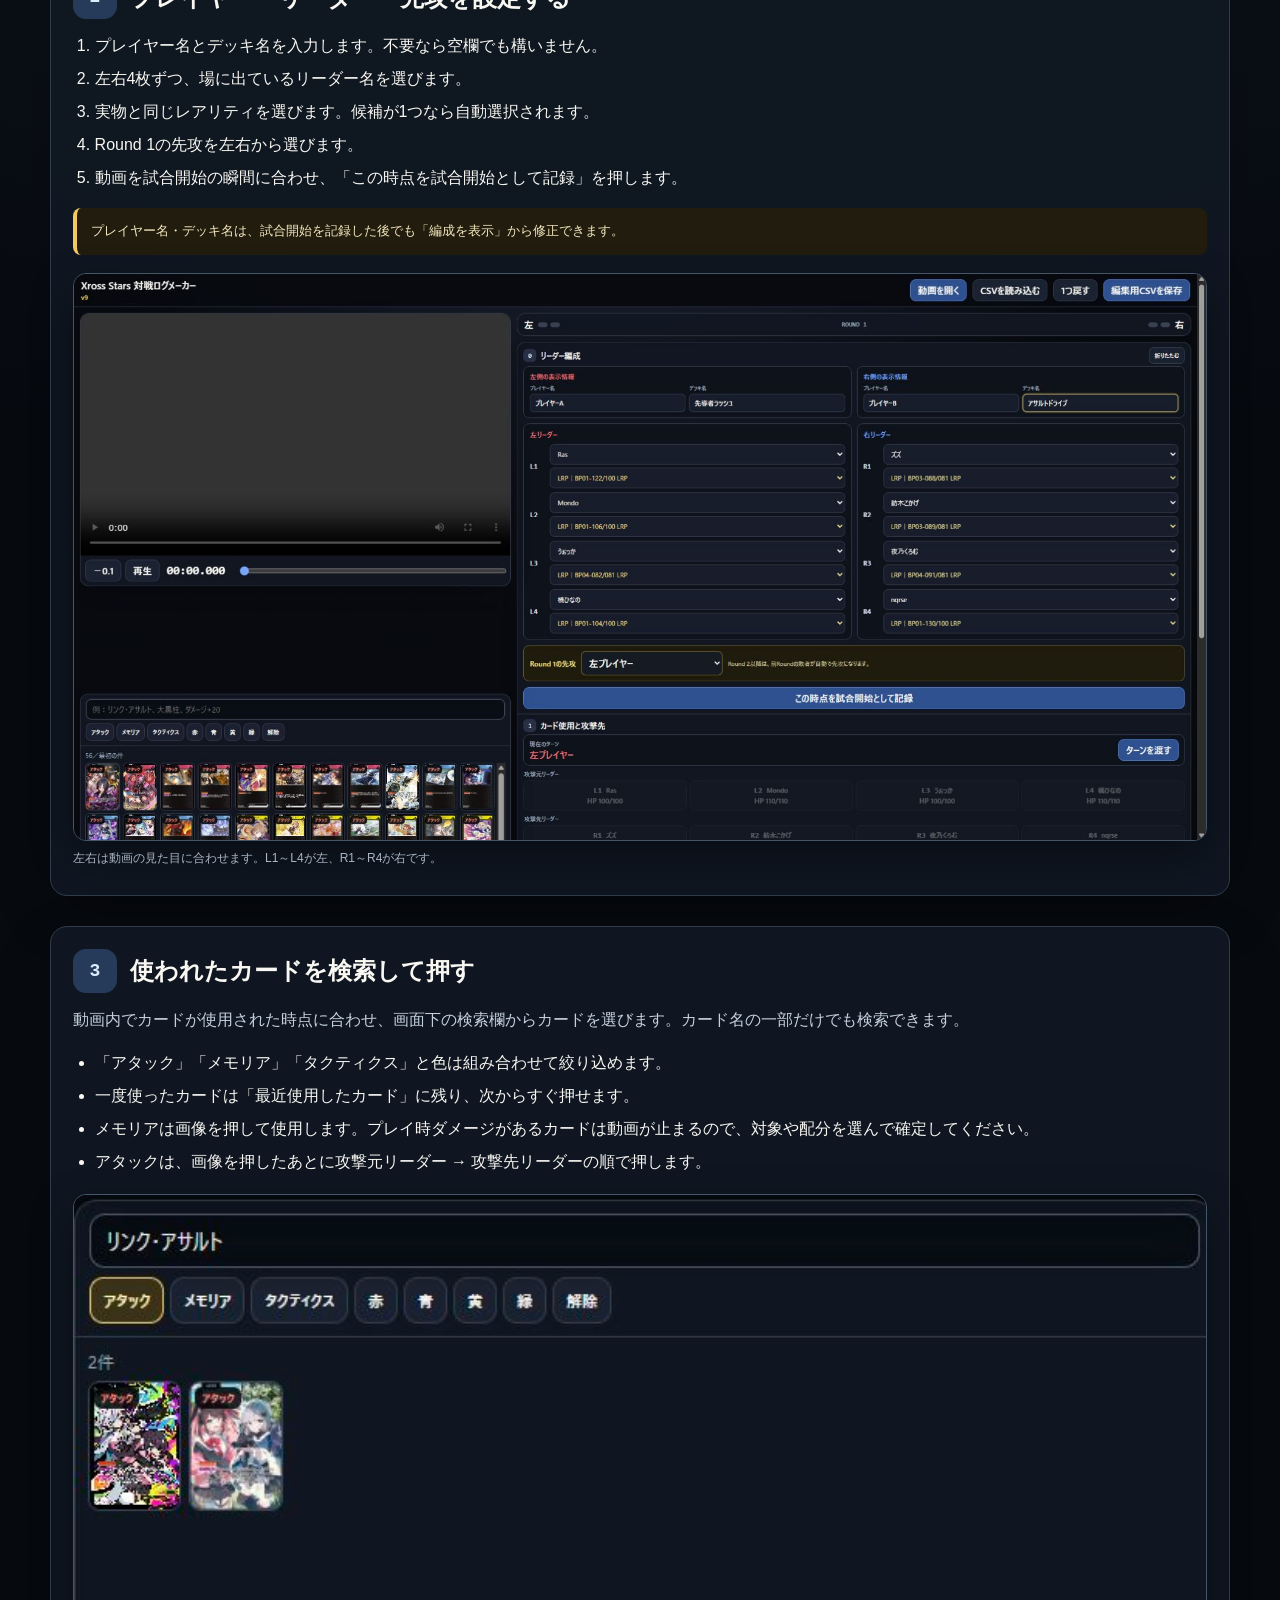
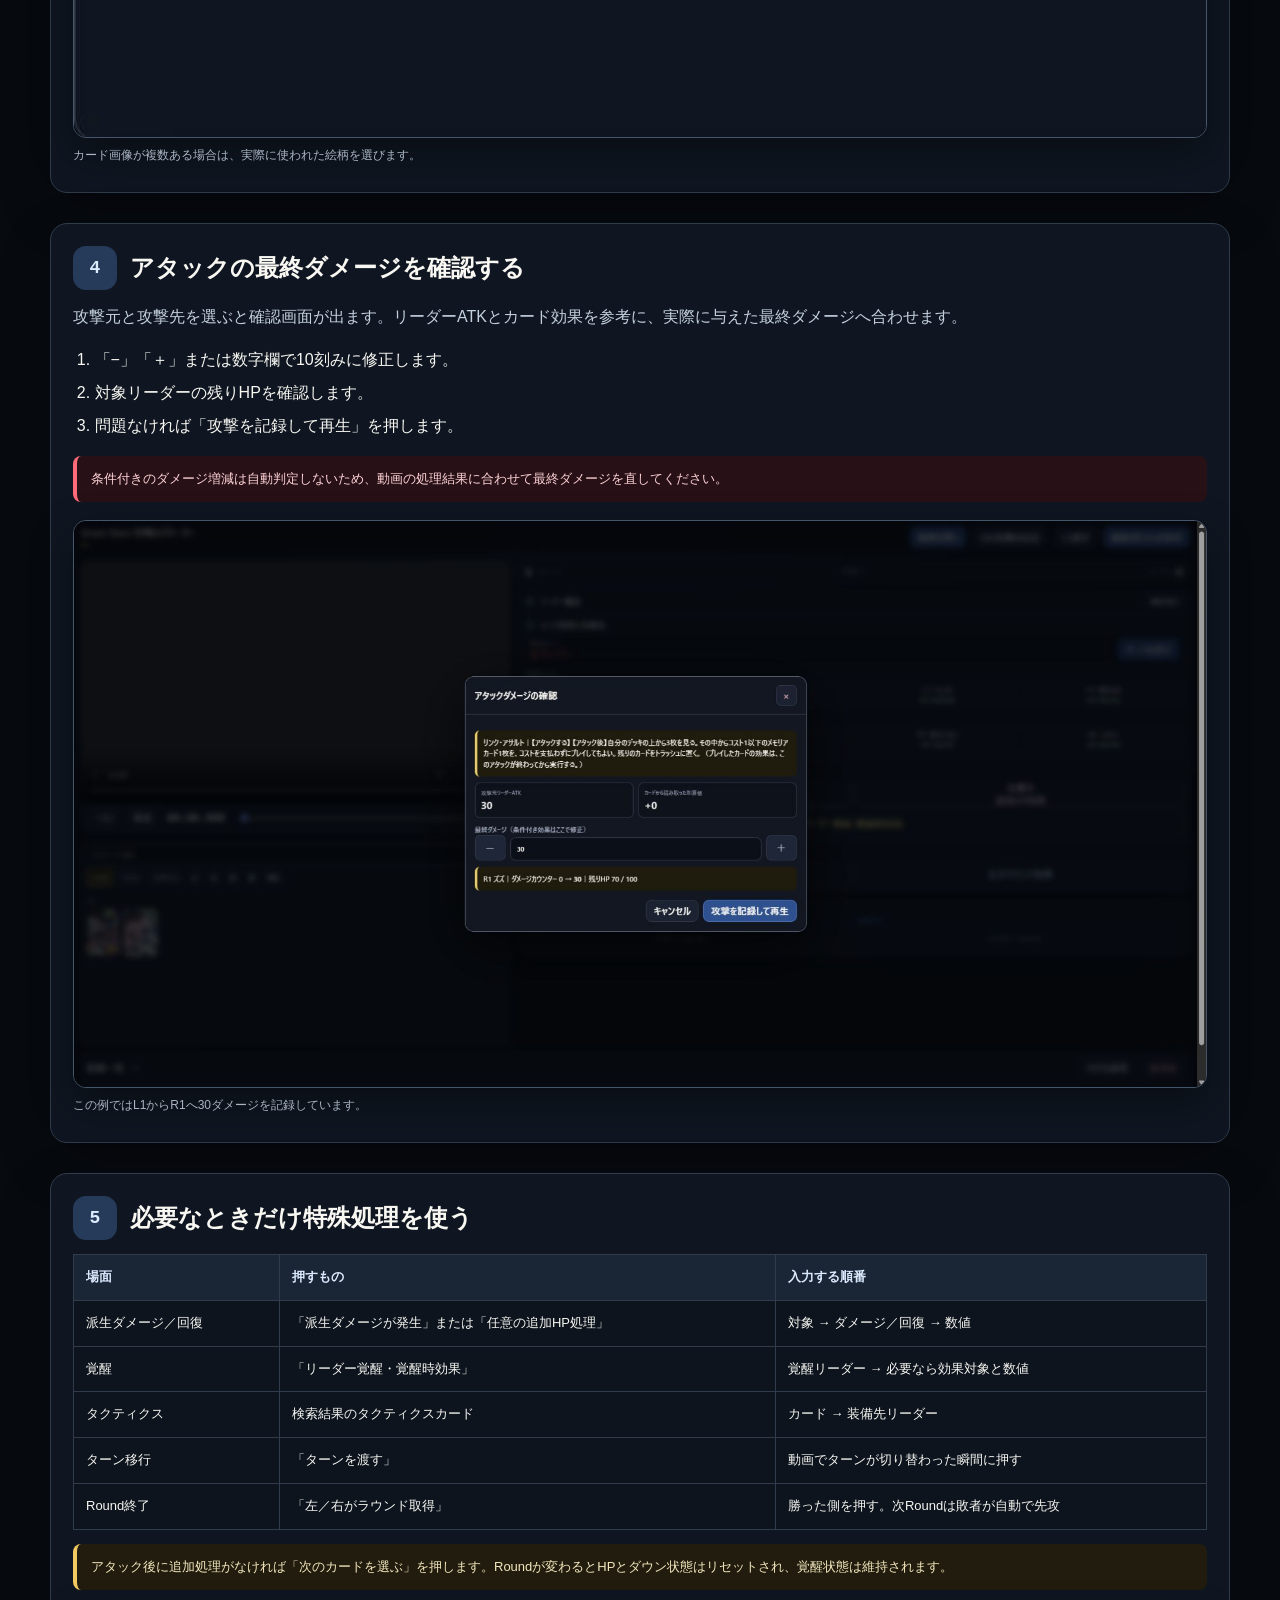
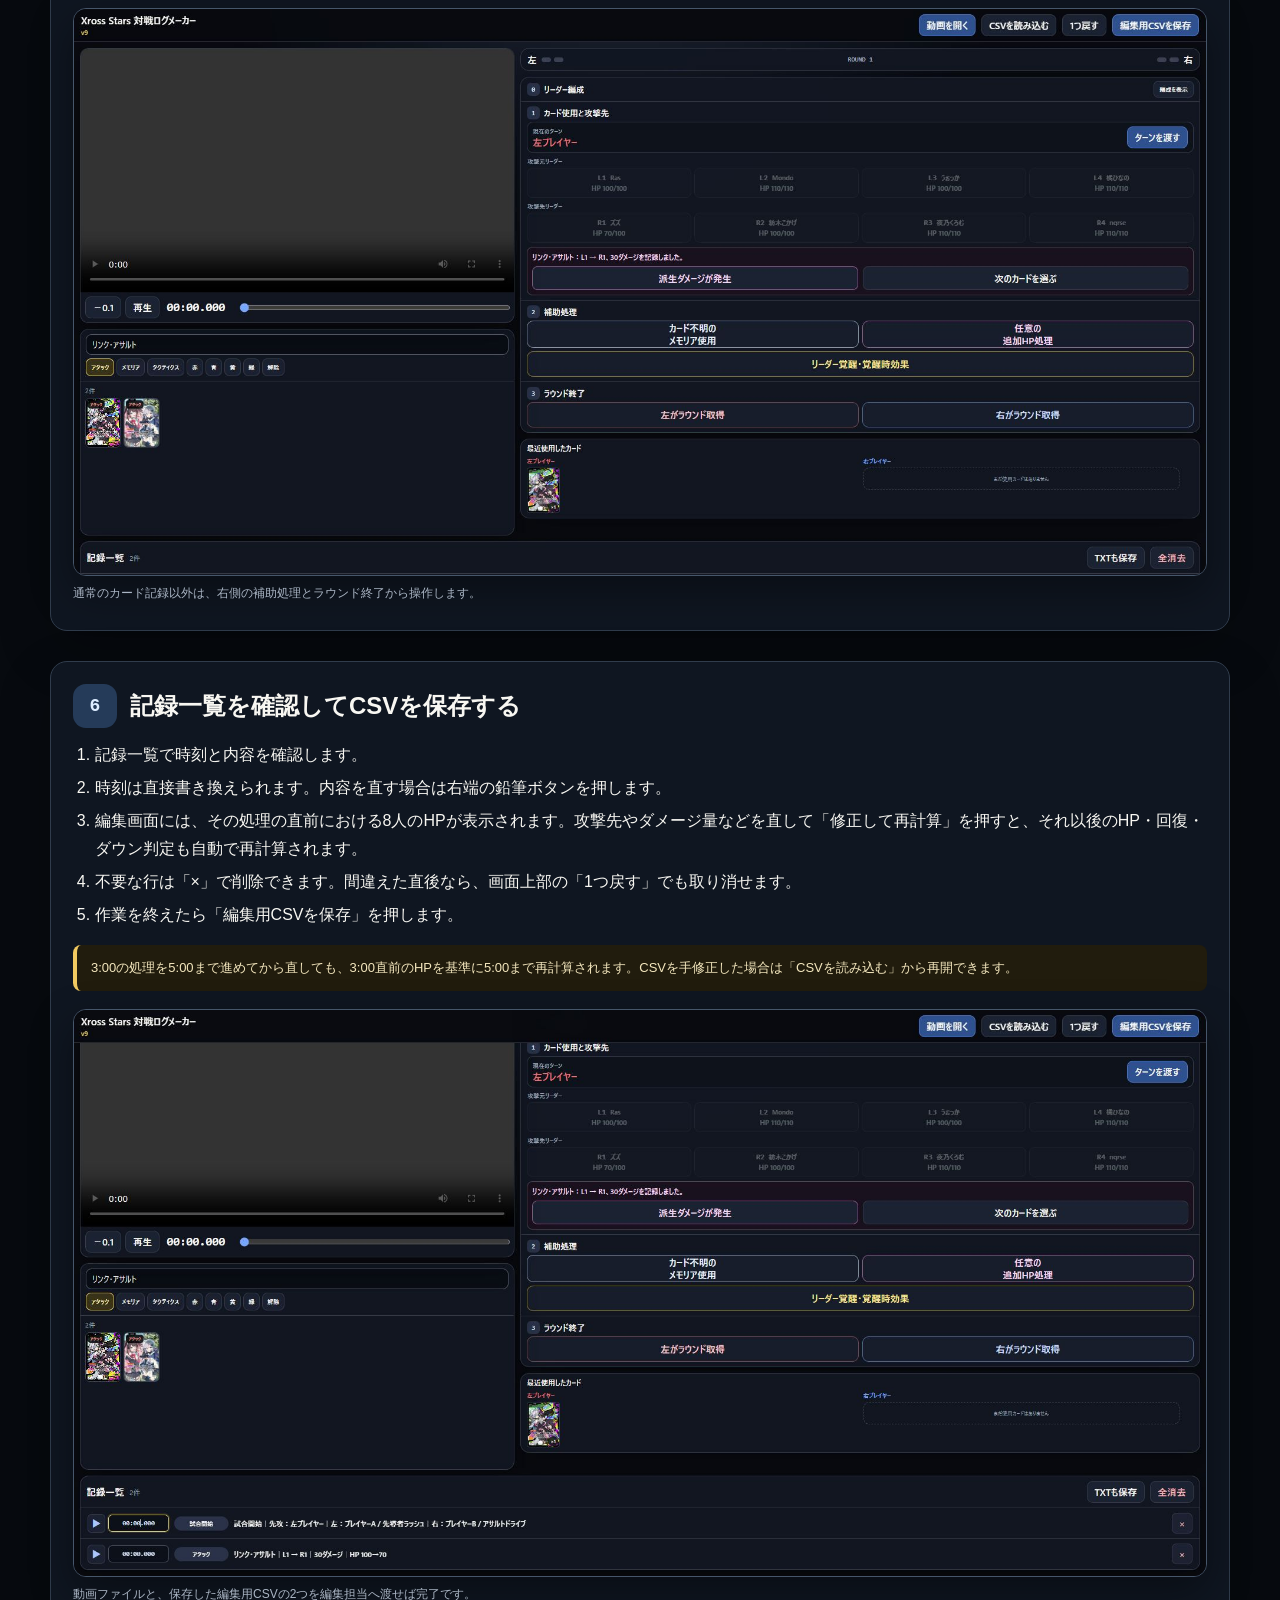
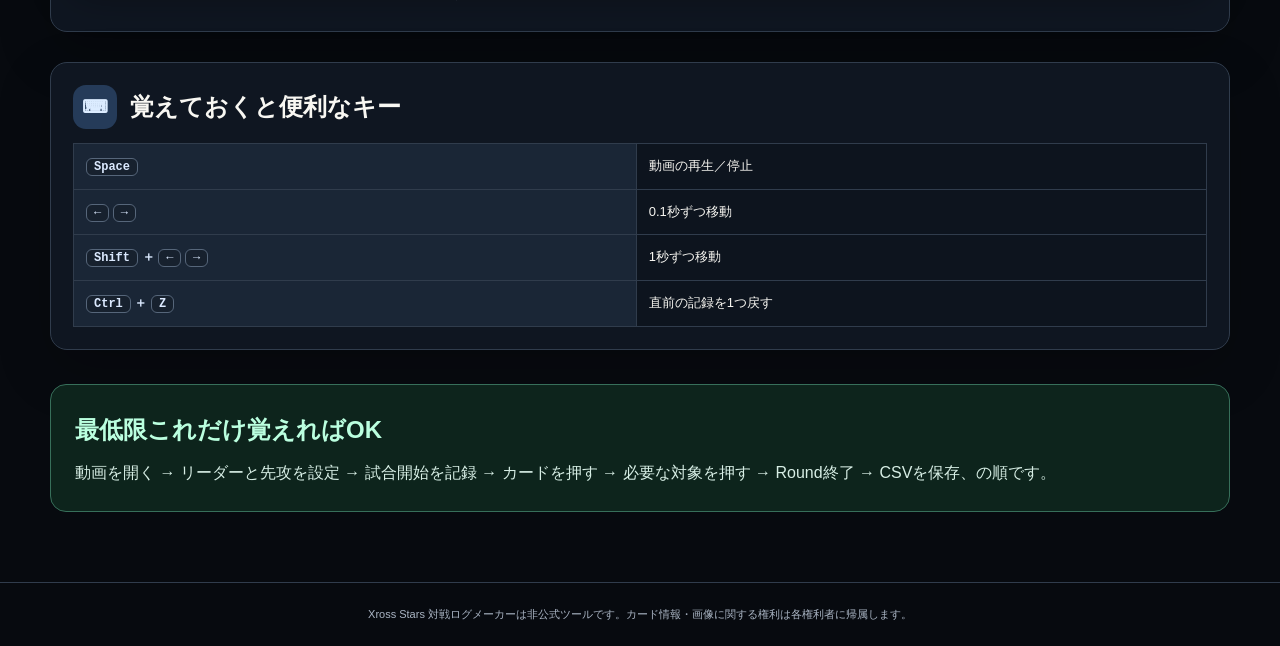
==== commit 5a0e87dd: "Add immediate on-play HP effects and allocation workflows" ====
--- a/guide.html
+++ b/guide.html
@@ -43,7 +43,7 @@
     <section id="cards" class="step">
       <div class="step-head"><span class="num">3</span><h2>使われたカードを検索して押す</h2></div>
       <p class="lead">動画内でカードが使用された時点に合わせ、画面下の検索欄からカードを選びます。カード名の一部だけでも検索できます。</p>
-      <ul><li>「アタック」「メモリア」「タクティクス」と色は組み合わせて絞り込めます。</li><li>一度使ったカードは「最近使用したカード」に残り、次からすぐ押せます。</li><li>メモリアは画像を押した時点で使用記録になります。</li><li>アタックは、画像を押したあとに攻撃元リーダー → 攻撃先リーダーの順で押します。</li></ul>
+      <ul><li>「アタック」「メモリア」「タクティクス」と色は組み合わせて絞り込めます。</li><li>一度使ったカードは「最近使用したカード」に残り、次からすぐ押せます。</li><li>メモリアは画像を押して使用します。プレイ時ダメージがあるカードは動画が止まるので、対象や配分を選んで確定してください。</li><li>アタックは、画像を押したあとに攻撃元リーダー → 攻撃先リーダーの順で押します。</li></ul>
       <figure class="shot"><img src="assets/guide/03-card-search.png" alt="カード名で検索した結果"><figcaption>カード画像が複数ある場合は、実際に使われた絵柄を選びます。</figcaption></figure>
     </section>
 
